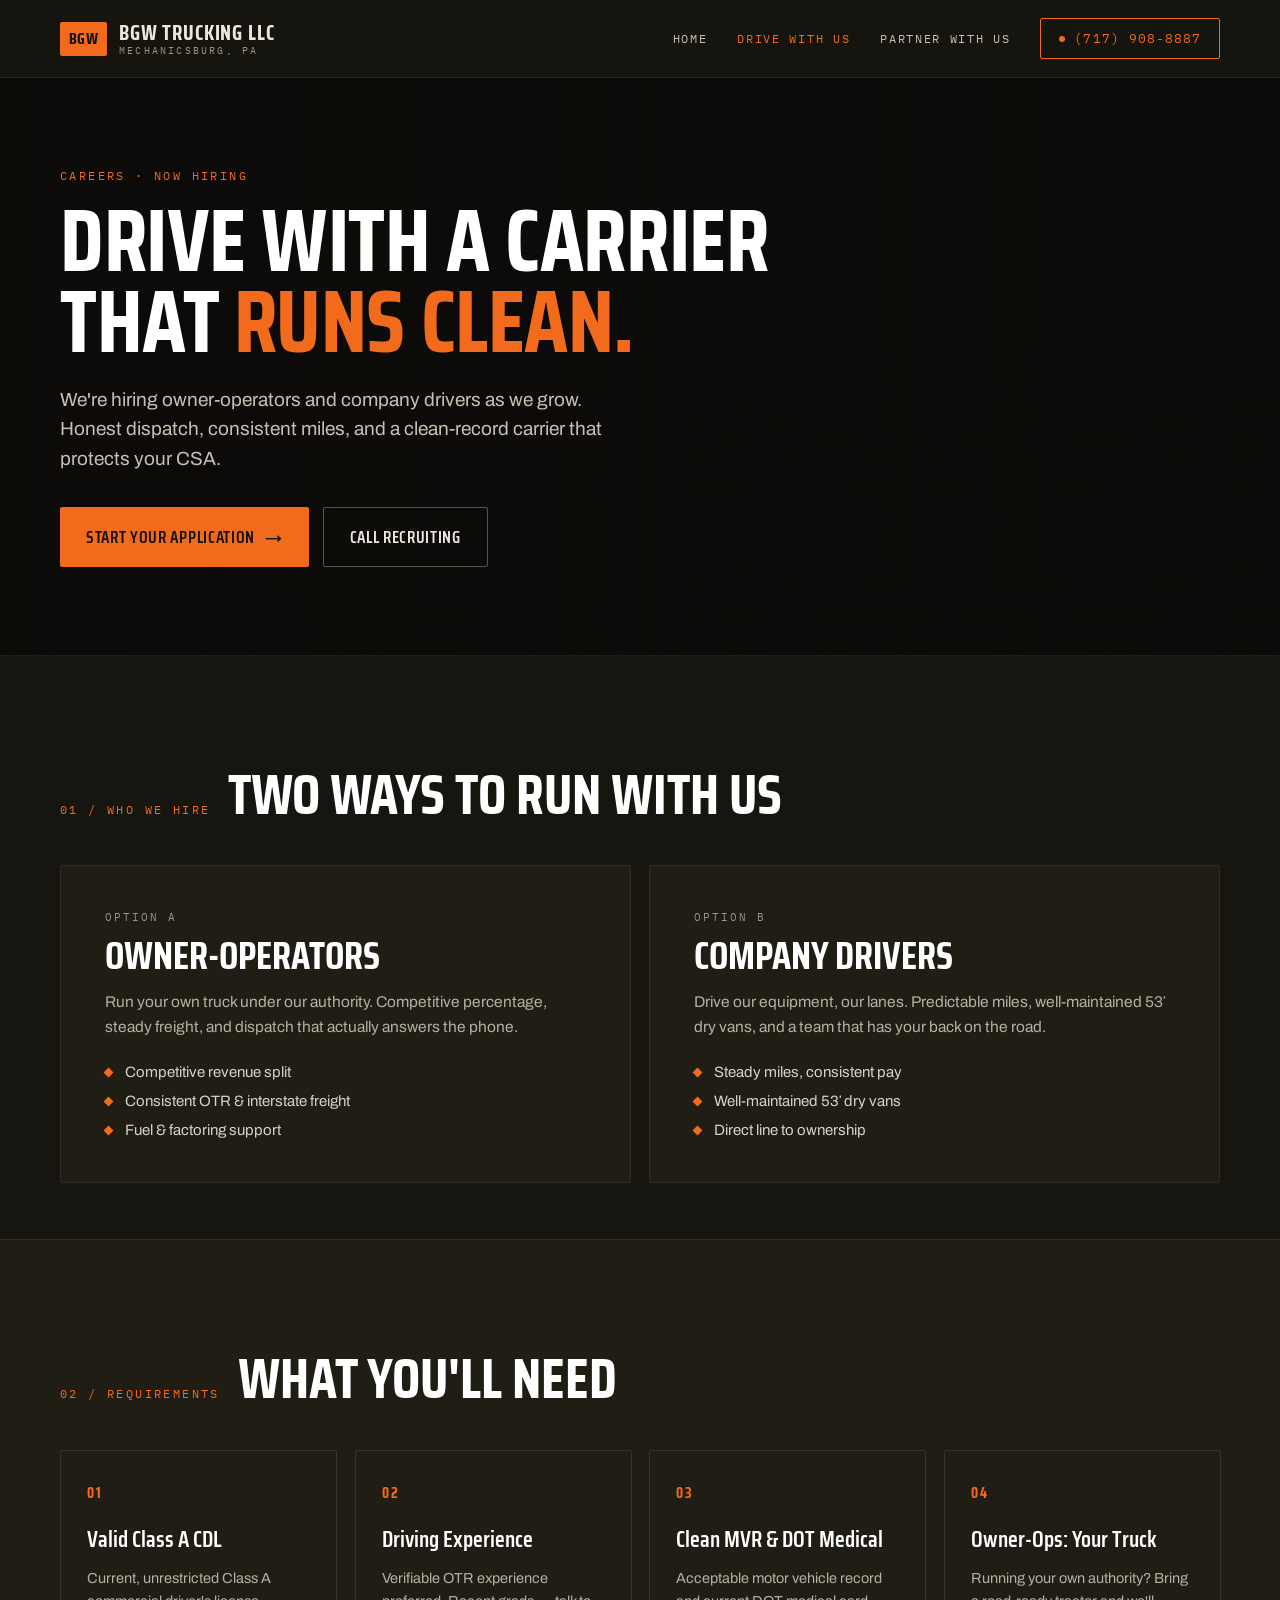
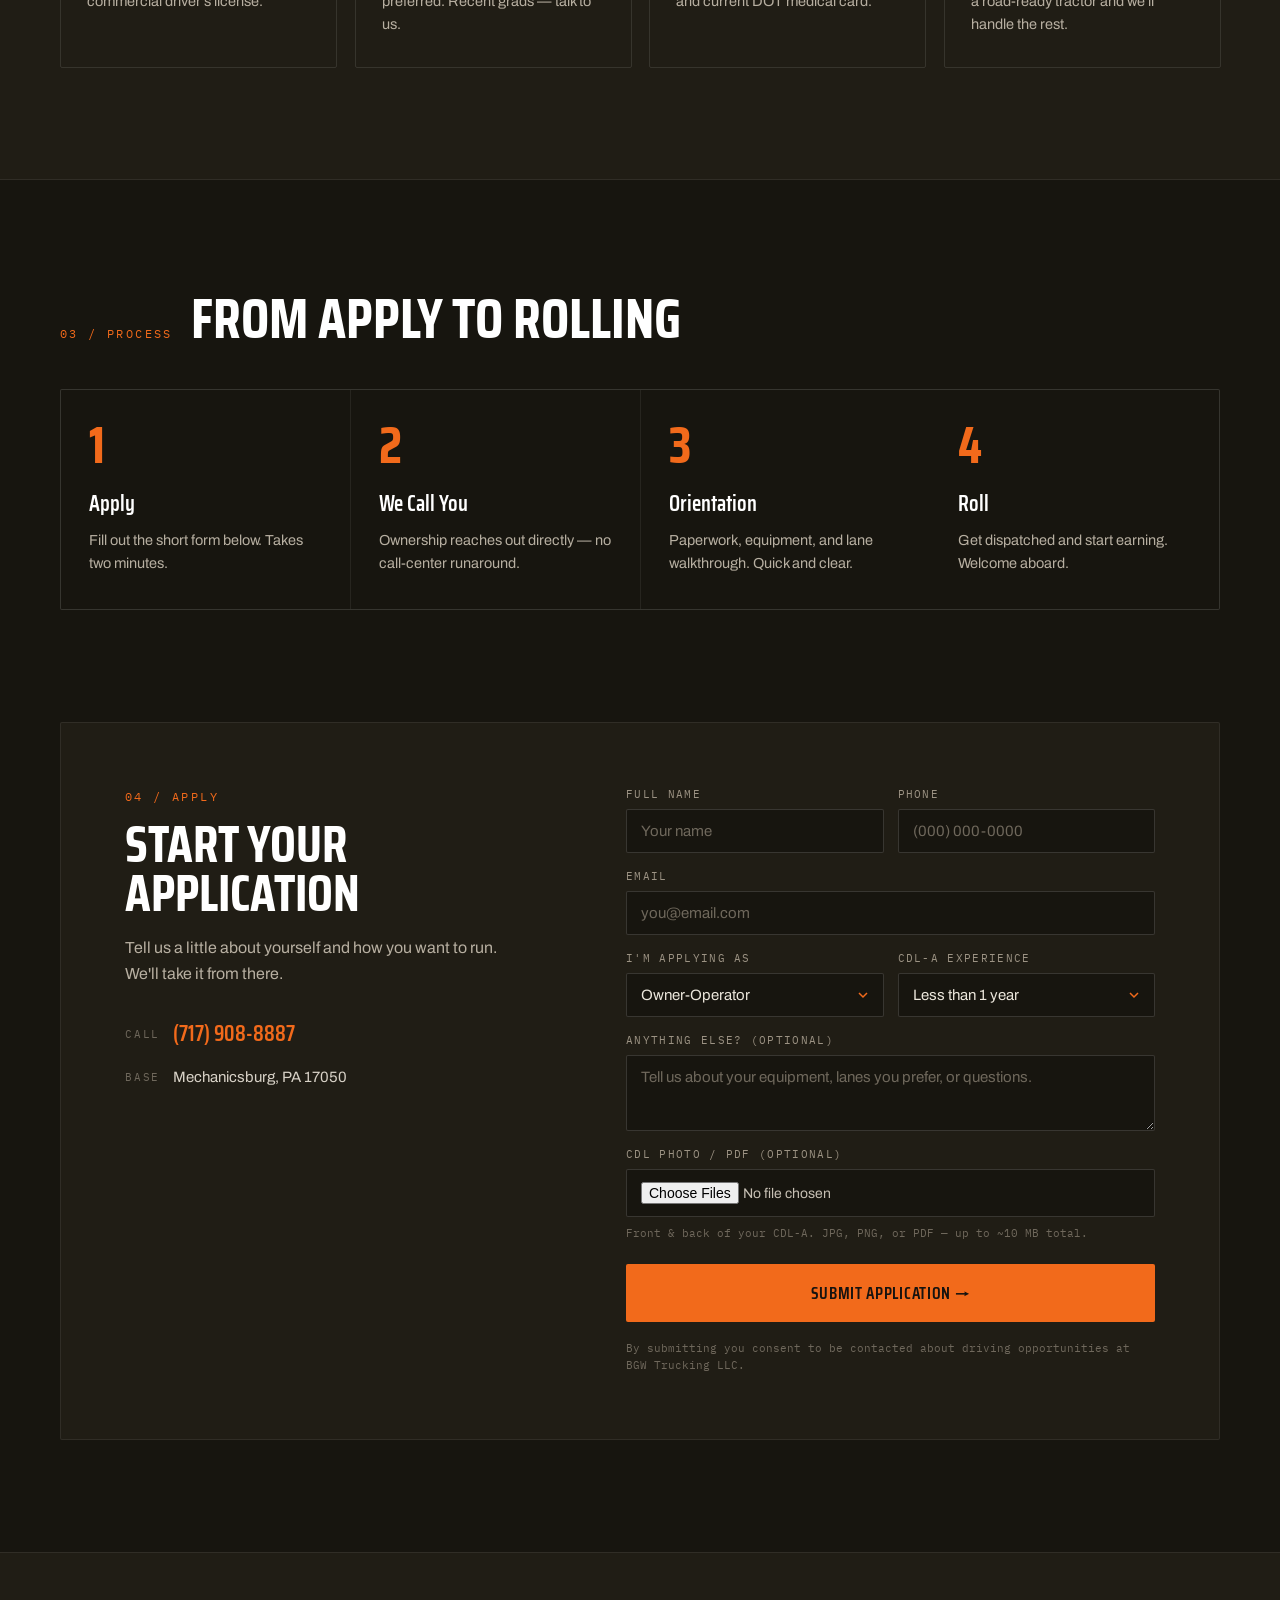
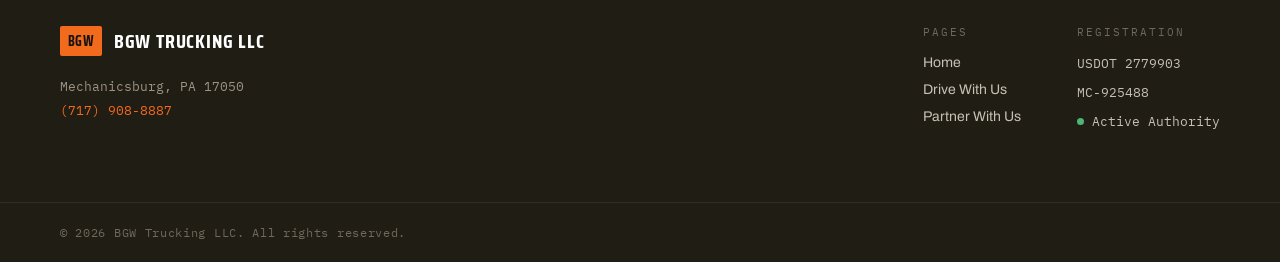
==== apply/index.html @ 612834aa "Clean URLs (/drivers, /shippers, /apply, /contact), drop street address - Move apply/contact/drivers" ====
<!DOCTYPE html>
<html lang="en">
<head>
  <meta charset="utf-8">
  <meta name="viewport" content="width=device-width, initial-scale=1">
  <link rel="icon" type="image/svg+xml" href="/favicon.svg">
  <link rel="stylesheet" href="/animations.css">
  <script>document.documentElement.classList.add('js');</script>
  <script src="/analytics.js"></script>
  <title>Drive With Us · BGW Trucking LLC · CDL-A Owner-Operators & Company Drivers</title>
  <meta name="description" content="Now hiring CDL-A owner-operators and company drivers at BGW Trucking LLC, Mechanicsburg PA. Honest dispatch, consistent miles, a clean-record carrier. Apply today.">
  <meta name="robots" content="index, follow">
  <meta name="theme-color" content="#17150F">
  <link rel="canonical" href="https://bgwtrucking.com/apply/">
  <!-- Open Graph (Facebook, LinkedIn, iMessage, etc.) -->
  <meta property="og:type" content="website">
  <meta property="og:site_name" content="BGW Trucking LLC">
  <meta property="og:locale" content="en_US">
  <meta property="og:url" content="https://bgwtrucking.com/apply/">
  <meta property="og:title" content="Drive With Us — CDL-A Jobs at BGW Trucking LLC">
  <meta property="og:description" content="Now hiring owner-operators and company drivers. Honest dispatch, consistent miles, a clean-record carrier that protects your CSA.">
  <meta property="og:image" content="https://bgwtrucking.com/og-image.jpg">
  <meta property="og:image:width" content="1200">
  <meta property="og:image:height" content="630">
  <meta property="og:image:alt" content="BGW Trucking semi truck on the highway">
  <!-- Twitter / X -->
  <meta name="twitter:card" content="summary_large_image">
  <meta name="twitter:title" content="Drive With Us — CDL-A Jobs at BGW Trucking LLC">
  <meta name="twitter:description" content="Now hiring owner-operators and company drivers. Honest dispatch, consistent miles, a clean-record carrier that protects your CSA.">
  <meta name="twitter:image" content="https://bgwtrucking.com/og-image.jpg">
  <script type="application/ld+json">
  {
    "@context": "https://schema.org",
    "@type": ["Organization", "LocalBusiness"],
    "name": "BGW Trucking LLC",
    "url": "https://bgwtrucking.com/",
    "logo": "https://bgwtrucking.com/favicon.svg",
    "image": "https://bgwtrucking.com/og-image.jpg",
    "telephone": "+1-717-908-8887",
    "address": {
      "@type": "PostalAddress",
      "addressLocality": "Mechanicsburg",
      "addressRegion": "PA",
      "postalCode": "17050",
      "addressCountry": "US"
    },
    "areaServed": "US",
    "description": "Active interstate property carrier based in Mechanicsburg, PA. USDOT 2779903, MC-925488.",
    "identifier": [
      { "@type": "PropertyValue", "name": "USDOT", "value": "2779903" },
      { "@type": "PropertyValue", "name": "MC", "value": "925488" }
    ]
  }
  </script>
  <link rel="preconnect" href="https://fonts.googleapis.com">
  <link rel="preconnect" href="https://fonts.gstatic.com" crossorigin>
  <link href="https://fonts.googleapis.com/css2?family=Saira+Condensed:wght@500;600;700&family=Archivo:wght@400;500;600&family=IBM+Plex+Mono:wght@400;500&display=swap" rel="stylesheet">
  <style>
    :root {
      --accent: #F26A1B;
      --bg: #17150F;
      --bg2: #201D15;
      --border: rgba(255,255,255,0.07);
      --maxw: 1240px;
    }
    *, *::before, *::after { box-sizing: border-box; }
    html { scroll-behavior: smooth; }
    body { margin: 0; background: var(--bg); -webkit-font-smoothing: antialiased; text-rendering: optimizeLegibility; }
    ::selection { background: var(--accent); color: #161310; }
    input::placeholder, textarea::placeholder { color: #6F685C; }
    input:focus, textarea:focus, select:focus { outline: none; border-color: var(--accent) !important; }
    select { -webkit-appearance: none; appearance: none; }

    /* Hover behaviours (ported from the design's style-hover attributes) */
    .nav-link { transition: color .15s ease; }
    .nav-link:hover { color: #FFFFFF; }
    .phone-btn { transition: background .15s ease, border-color .15s ease; }
    .phone-btn:hover { background: rgba(242,106,27,0.16); border-color: #FF8A47; }
    .btn-primary { transition: filter .15s ease; }
    .btn-primary:hover { filter: brightness(1.08); }
    .btn-ghost { transition: border-color .15s ease, background .15s ease; }
    .btn-ghost:hover { border-color: #FFFFFF; background: rgba(255,255,255,0.06); }
  </style>
</head>
<body>
<div style="min-height:100vh; background:var(--bg); color:#ECE7DC; font-family:'Archivo',sans-serif; overflow-x:hidden;">

  <!-- ===== NAV ===== -->
  <header style="position:sticky; top:0; z-index:50; background:color-mix(in srgb, var(--bg) 88%, transparent); backdrop-filter:blur(10px); border-bottom:1px solid var(--border);">
    <nav style="max-width:var(--maxw); margin:0 auto; padding:18px 40px; display:flex; align-items:center; justify-content:space-between; gap:24px; flex-wrap:wrap;">
      <a href="/" style="display:flex; align-items:center; gap:12px; text-decoration:none; color:inherit;">
        <span style="display:inline-flex; align-items:center; justify-content:center; height:34px; padding:0 9px; background:var(--accent); color:#161310; font-family:'Saira Condensed'; font-weight:700; font-size:16px; letter-spacing:0.02em; border-radius:2px;">BGW</span>
        <span style="display:flex; flex-direction:column; line-height:1;">
          <span style="font-family:'Saira Condensed'; font-weight:700; font-size:21px; letter-spacing:0.04em; white-space:nowrap;">BGW TRUCKING LLC</span>
          <span style="font-family:'IBM Plex Mono'; font-size:10px; letter-spacing:0.22em; color:#9C9384; margin-top:3px;">MECHANICSBURG, PA</span>
        </span>
      </a>
      <div style="display:flex; align-items:center; gap:30px; flex-wrap:wrap;">
        <a href="/" class="nav-link" style="font-family:'IBM Plex Mono'; font-size:12px; letter-spacing:0.14em; text-transform:uppercase; color:#C7C0B4; text-decoration:none;">Home</a>
        <a href="/drivers/" style="font-family:'IBM Plex Mono'; font-size:12px; letter-spacing:0.14em; text-transform:uppercase; color:var(--accent); text-decoration:none;">Drive With Us</a>
        <a href="/shippers/" class="nav-link" style="font-family:'IBM Plex Mono'; font-size:12px; letter-spacing:0.14em; text-transform:uppercase; color:#C7C0B4; text-decoration:none;">Partner With Us</a>
        <a href="tel:+17179088887" class="phone-btn" style="display:inline-flex; align-items:center; gap:9px; padding:11px 18px; border:1px solid var(--accent); color:var(--accent); font-family:'IBM Plex Mono'; font-size:13px; letter-spacing:0.08em; text-decoration:none; border-radius:2px;">
          <span style="width:6px; height:6px; background:currentColor; border-radius:50%;"></span>(717) 908-8887
        </a>
      </div>
    </nav>
  </header>

  <!-- ===== HERO ===== -->
  <section style="position:relative; min-height:clamp(480px,64vh,640px); display:flex; align-items:center; border-bottom:1px solid var(--border); background:linear-gradient(90deg, rgba(12,11,9,0.95) 0%, rgba(12,11,9,0.80) 42%, rgba(12,11,9,0.35) 74%, rgba(12,11,9,0.60) 100%), linear-gradient(0deg, rgba(12,11,9,0.85) 0%, rgba(12,11,9,0) 55%), #0C0B09 url('https://images.pexels.com/photos/2480807/pexels-photo-2480807.jpeg?auto=compress&amp;cs=tinysrgb&amp;w=2400') center 50% / cover no-repeat;">
    <div style="max-width:var(--maxw); margin:0 auto; padding:clamp(48px,7vw,88px) 40px; width:100%;">
      <div style="max-width:720px;">
        <span style="font-family:'IBM Plex Mono'; font-size:12px; letter-spacing:0.2em; color:var(--accent);">CAREERS · NOW HIRING</span>
        <h1 style="font-family:'Saira Condensed'; font-weight:700; text-transform:uppercase; font-size:clamp(44px,7vw,88px); line-height:0.92; letter-spacing:-0.005em; margin:18px 0 22px; color:#FFFFFF;">Drive with a carrier that <span style="color:var(--accent);">runs clean.</span></h1>
        <p style="font-size:clamp(16px,1.6vw,19px); line-height:1.55; color:#C7C0B4; max-width:560px; margin:0 0 34px;">We're hiring owner-operators and company drivers as we grow. Honest dispatch, consistent miles, and a clean-record carrier that protects your CSA.</p>
        <div style="display:flex; gap:14px; flex-wrap:wrap;">
          <a href="#apply" class="btn-primary" style="display:inline-flex; align-items:center; gap:10px; padding:16px 26px; background:var(--accent); color:#161310; font-family:'Saira Condensed'; font-weight:600; font-size:17px; letter-spacing:0.04em; text-transform:uppercase; text-decoration:none; border-radius:2px;">Start your application <span style="font-family:'Archivo';">→</span></a>
          <a href="tel:+17179088887" class="btn-ghost" style="display:inline-flex; align-items:center; gap:10px; padding:16px 26px; background:transparent; color:#ECE7DC; border:1px solid rgba(255,255,255,0.30); font-family:'Saira Condensed'; font-weight:600; font-size:17px; letter-spacing:0.04em; text-transform:uppercase; text-decoration:none; border-radius:2px;">Call recruiting</a>
        </div>
      </div>
    </div>
  </section>

  <!-- ===== TWO PATHS ===== -->
  <section style="max-width:var(--maxw); margin:0 auto; padding:clamp(64px,9vw,112px) 40px clamp(40px,5vw,56px);">
    <div style="display:flex; align-items:baseline; gap:18px; flex-wrap:wrap; margin-bottom:44px;">
      <span style="font-family:'IBM Plex Mono'; font-size:12px; letter-spacing:0.2em; color:var(--accent);">01 / WHO WE HIRE</span>
      <h2 style="font-family:'Saira Condensed'; font-weight:700; text-transform:uppercase; font-size:clamp(32px,4.4vw,56px); line-height:0.95; margin:0; color:#FFFFFF;">Two ways to run with us</h2>
    </div>
    <div style="display:grid; grid-template-columns:repeat(auto-fit,minmax(300px,1fr)); gap:18px;">
      <div style="background:var(--bg2); border:1px solid var(--border); border-radius:2px; padding:clamp(32px,3.5vw,44px); display:flex; flex-direction:column;">
        <span style="font-family:'IBM Plex Mono'; font-size:11px; letter-spacing:0.18em; color:#9C9384;">OPTION A</span>
        <h3 style="font-family:'Saira Condensed'; font-weight:700; text-transform:uppercase; font-size:clamp(28px,3vw,40px); line-height:0.95; margin:14px 0 16px; color:#FFFFFF;">Owner-Operators</h3>
        <p style="font-size:15.5px; line-height:1.6; color:#B7AFA1; margin:0 0 24px;">Run your own truck under our authority. Competitive percentage, steady freight, and dispatch that actually answers the phone.</p>
        <div style="display:flex; flex-direction:column; gap:13px; margin-top:auto;">
          <div style="display:flex; align-items:center; gap:13px;"><span style="width:7px; height:7px; background:var(--accent); transform:rotate(45deg); flex:none;"></span><span style="font-size:15px; color:#D8D2C7;">Competitive revenue split</span></div>
          <div style="display:flex; align-items:center; gap:13px;"><span style="width:7px; height:7px; background:var(--accent); transform:rotate(45deg); flex:none;"></span><span style="font-size:15px; color:#D8D2C7;">Consistent OTR &amp; interstate freight</span></div>
          <div style="display:flex; align-items:center; gap:13px;"><span style="width:7px; height:7px; background:var(--accent); transform:rotate(45deg); flex:none;"></span><span style="font-size:15px; color:#D8D2C7;">Fuel &amp; factoring support</span></div>
        </div>
      </div>
      <div style="background:var(--bg2); border:1px solid var(--border); border-radius:2px; padding:clamp(32px,3.5vw,44px); display:flex; flex-direction:column;">
        <span style="font-family:'IBM Plex Mono'; font-size:11px; letter-spacing:0.18em; color:#9C9384;">OPTION B</span>
        <h3 style="font-family:'Saira Condensed'; font-weight:700; text-transform:uppercase; font-size:clamp(28px,3vw,40px); line-height:0.95; margin:14px 0 16px; color:#FFFFFF;">Company Drivers</h3>
        <p style="font-size:15.5px; line-height:1.6; color:#B7AFA1; margin:0 0 24px;">Drive our equipment, our lanes. Predictable miles, well-maintained 53′ dry vans, and a team that has your back on the road.</p>
        <div style="display:flex; flex-direction:column; gap:13px; margin-top:auto;">
          <div style="display:flex; align-items:center; gap:13px;"><span style="width:7px; height:7px; background:var(--accent); transform:rotate(45deg); flex:none;"></span><span style="font-size:15px; color:#D8D2C7;">Steady miles, consistent pay</span></div>
          <div style="display:flex; align-items:center; gap:13px;"><span style="width:7px; height:7px; background:var(--accent); transform:rotate(45deg); flex:none;"></span><span style="font-size:15px; color:#D8D2C7;">Well-maintained 53′ dry vans</span></div>
          <div style="display:flex; align-items:center; gap:13px;"><span style="width:7px; height:7px; background:var(--accent); transform:rotate(45deg); flex:none;"></span><span style="font-size:15px; color:#D8D2C7;">Direct line to ownership</span></div>
        </div>
      </div>
    </div>
  </section>

  <!-- ===== REQUIREMENTS ===== -->
  <section style="background:var(--bg2); border-top:1px solid var(--border); border-bottom:1px solid var(--border);">
    <div style="max-width:var(--maxw); margin:0 auto; padding:clamp(64px,9vw,112px) 40px;">
      <div style="display:flex; align-items:baseline; gap:18px; flex-wrap:wrap; margin-bottom:44px;">
        <span style="font-family:'IBM Plex Mono'; font-size:12px; letter-spacing:0.2em; color:var(--accent);">02 / REQUIREMENTS</span>
        <h2 style="font-family:'Saira Condensed'; font-weight:700; text-transform:uppercase; font-size:clamp(32px,4.4vw,56px); line-height:0.95; margin:0; color:#FFFFFF;">What you'll need</h2>
      </div>
      <div style="display:grid; grid-template-columns:repeat(auto-fit,minmax(220px,1fr)); gap:18px;">
        <div style="border:1px solid rgba(255,255,255,0.1); border-radius:2px; padding:30px 26px;"><div style="font-family:'Saira Condensed'; font-weight:700; font-size:15px; color:var(--accent); letter-spacing:0.12em; margin-bottom:16px;">01</div><h3 style="font-family:'Saira Condensed'; font-weight:600; font-size:23px; margin:0 0 10px; color:#FFFFFF;">Valid Class A CDL</h3><p style="font-size:14.5px; line-height:1.6; color:#B7AFA1; margin:0;">Current, unrestricted Class A commercial driver's license.</p></div>
        <div style="border:1px solid rgba(255,255,255,0.1); border-radius:2px; padding:30px 26px;"><div style="font-family:'Saira Condensed'; font-weight:700; font-size:15px; color:var(--accent); letter-spacing:0.12em; margin-bottom:16px;">02</div><h3 style="font-family:'Saira Condensed'; font-weight:600; font-size:23px; margin:0 0 10px; color:#FFFFFF;">Driving Experience</h3><p style="font-size:14.5px; line-height:1.6; color:#B7AFA1; margin:0;">Verifiable OTR experience preferred. Recent grads — talk to us.</p></div>
        <div style="border:1px solid rgba(255,255,255,0.1); border-radius:2px; padding:30px 26px;"><div style="font-family:'Saira Condensed'; font-weight:700; font-size:15px; color:var(--accent); letter-spacing:0.12em; margin-bottom:16px;">03</div><h3 style="font-family:'Saira Condensed'; font-weight:600; font-size:23px; margin:0 0 10px; color:#FFFFFF;">Clean MVR &amp; DOT Medical</h3><p style="font-size:14.5px; line-height:1.6; color:#B7AFA1; margin:0;">Acceptable motor vehicle record and current DOT medical card.</p></div>
        <div style="border:1px solid rgba(255,255,255,0.1); border-radius:2px; padding:30px 26px;"><div style="font-family:'Saira Condensed'; font-weight:700; font-size:15px; color:var(--accent); letter-spacing:0.12em; margin-bottom:16px;">04</div><h3 style="font-family:'Saira Condensed'; font-weight:600; font-size:23px; margin:0 0 10px; color:#FFFFFF;">Owner-Ops: Your Truck</h3><p style="font-size:14.5px; line-height:1.6; color:#B7AFA1; margin:0;">Running your own authority? Bring a road-ready tractor and we'll handle the rest.</p></div>
      </div>
    </div>
  </section>

  <!-- ===== HOW IT WORKS ===== -->
  <section style="max-width:var(--maxw); margin:0 auto; padding:clamp(64px,9vw,112px) 40px clamp(40px,5vw,56px);">
    <div style="display:flex; align-items:baseline; gap:18px; flex-wrap:wrap; margin-bottom:44px;">
      <span style="font-family:'IBM Plex Mono'; font-size:12px; letter-spacing:0.2em; color:var(--accent);">03 / PROCESS</span>
      <h2 style="font-family:'Saira Condensed'; font-weight:700; text-transform:uppercase; font-size:clamp(32px,4.4vw,56px); line-height:0.95; margin:0; color:#FFFFFF;">From apply to rolling</h2>
    </div>
    <div style="display:grid; grid-template-columns:repeat(auto-fit,minmax(220px,1fr)); gap:1px; background:var(--border); border:1px solid var(--border); border-radius:2px; overflow:hidden;">
      <div style="background:var(--bg); padding:34px 28px;"><div style="font-family:'Saira Condensed'; font-weight:700; font-size:clamp(40px,4vw,52px); line-height:0.85; color:var(--accent);">1</div><h3 style="font-family:'Saira Condensed'; font-weight:600; font-size:22px; margin:18px 0 8px; color:#FFFFFF;">Apply</h3><p style="font-size:14.5px; line-height:1.6; color:#B7AFA1; margin:0;">Fill out the short form below. Takes two minutes.</p></div>
      <div style="background:var(--bg); padding:34px 28px;"><div style="font-family:'Saira Condensed'; font-weight:700; font-size:clamp(40px,4vw,52px); line-height:0.85; color:var(--accent);">2</div><h3 style="font-family:'Saira Condensed'; font-weight:600; font-size:22px; margin:18px 0 8px; color:#FFFFFF;">We Call You</h3><p style="font-size:14.5px; line-height:1.6; color:#B7AFA1; margin:0;">Ownership reaches out directly — no call-center runaround.</p></div>
      <div style="background:var(--bg); padding:34px 28px;"><div style="font-family:'Saira Condensed'; font-weight:700; font-size:clamp(40px,4vw,52px); line-height:0.85; color:var(--accent);">3</div><h3 style="font-family:'Saira Condensed'; font-weight:600; font-size:22px; margin:18px 0 8px; color:#FFFFFF;">Orientation</h3><p style="font-size:14.5px; line-height:1.6; color:#B7AFA1; margin:0;">Paperwork, equipment, and lane walkthrough. Quick and clear.</p></div>
      <div style="background:var(--bg); padding:34px 28px;"><div style="font-family:'Saira Condensed'; font-weight:700; font-size:clamp(40px,4vw,52px); line-height:0.85; color:var(--accent);">4</div><h3 style="font-family:'Saira Condensed'; font-weight:600; font-size:22px; margin:18px 0 8px; color:#FFFFFF;">Roll</h3><p style="font-size:14.5px; line-height:1.6; color:#B7AFA1; margin:0;">Get dispatched and start earning. Welcome aboard.</p></div>
    </div>
  </section>

  <!-- ===== APPLICATION FORM ===== -->
  <section id="apply" style="max-width:var(--maxw); margin:0 auto; padding:clamp(40px,5vw,56px) 40px clamp(72px,9vw,112px);">
    <div style="background:var(--bg2); border:1px solid var(--border); border-radius:2px; padding:clamp(36px,5vw,64px); display:flex; gap:clamp(36px,6vw,72px); flex-wrap:wrap;">
      <div style="flex:1 1 280px; min-width:260px;">
        <span style="font-family:'IBM Plex Mono'; font-size:12px; letter-spacing:0.2em; color:var(--accent);">04 / APPLY</span>
        <h2 style="font-family:'Saira Condensed'; font-weight:700; text-transform:uppercase; font-size:clamp(30px,4vw,52px); line-height:0.95; margin:16px 0 18px; color:#FFFFFF;">Start your application</h2>
        <p style="font-size:16px; line-height:1.6; color:#B7AFA1; max-width:380px; margin:0 0 30px;">Tell us a little about yourself and how you want to run. We'll take it from there.</p>
        <div style="display:flex; flex-direction:column; gap:18px;">
          <div style="display:flex; align-items:center; gap:13px;"><span style="font-family:'IBM Plex Mono'; font-size:11px; letter-spacing:0.16em; color:#6F685C;">CALL</span><a href="tel:+17179088887" style="font-family:'Saira Condensed'; font-weight:600; font-size:22px; color:var(--accent); text-decoration:none;">(717) 908-8887</a></div>
          <div style="display:flex; align-items:center; gap:13px;"><span style="font-family:'IBM Plex Mono'; font-size:11px; letter-spacing:0.16em; color:#6F685C;">BASE</span><span style="font-size:15px; color:#D8D2C7;">Mechanicsburg, PA 17050</span></div>
        </div>
      </div>
      <div style="flex:1 1 380px; min-width:300px;">
        <!-- Success message (hidden until submit) -->
        <div id="apply-success" style="display:none; border:1px solid var(--accent); background:rgba(242,106,27,0.08); border-radius:2px; padding:28px; gap:16px; align-items:flex-start;">
          <span style="font-family:'Saira Condensed'; font-weight:700; font-size:30px; color:var(--accent); line-height:1;">✓</span>
          <div><h3 style="font-family:'Saira Condensed'; font-weight:600; font-size:24px; margin:0 0 8px; color:#FFFFFF;">Application received</h3><p style="font-size:15px; line-height:1.6; color:#C7C0B4; margin:0;">Thanks — ownership will reach out shortly. For anything urgent, call (717) 908-8887.</p></div>
        </div>
        <form id="apply-form" action="https://formsubmit.co/ac65b70526646fd401068b903a758ac7" method="POST" enctype="multipart/form-data" style="display:flex; flex-direction:column; gap:16px;">
          <input type="hidden" name="_subject" value="New driver application — BGW Trucking">
          <input type="hidden" name="_template" value="table">
          <input type="hidden" name="_captcha" value="false">
          <input type="hidden" name="_next" value="https://bgwtrucking.com/apply/?sent=1">
          <input type="text" name="_honey" tabindex="-1" autocomplete="off" aria-hidden="true" style="position:absolute; left:-9999px; width:1px; height:1px; opacity:0;">
          <div style="display:flex; gap:14px; flex-wrap:wrap;">
            <label style="flex:1 1 160px; display:flex; flex-direction:column; gap:8px;"><span style="font-family:'IBM Plex Mono'; font-size:11px; letter-spacing:0.12em; color:#9C9384;">FULL NAME</span><input type="text" name="name" required placeholder="Your name" style="background:var(--bg); border:1px solid rgba(255,255,255,0.14); border-radius:2px; padding:13px 14px; color:#ECE7DC; font-family:'Archivo'; font-size:15px;"></label>
            <label style="flex:1 1 160px; display:flex; flex-direction:column; gap:8px;"><span style="font-family:'IBM Plex Mono'; font-size:11px; letter-spacing:0.12em; color:#9C9384;">PHONE</span><input type="tel" name="phone" required placeholder="(000) 000-0000" style="background:var(--bg); border:1px solid rgba(255,255,255,0.14); border-radius:2px; padding:13px 14px; color:#ECE7DC; font-family:'Archivo'; font-size:15px;"></label>
          </div>
          <label style="display:flex; flex-direction:column; gap:8px;"><span style="font-family:'IBM Plex Mono'; font-size:11px; letter-spacing:0.12em; color:#9C9384;">EMAIL</span><input type="email" name="email" required placeholder="you@email.com" style="background:var(--bg); border:1px solid rgba(255,255,255,0.14); border-radius:2px; padding:13px 14px; color:#ECE7DC; font-family:'Archivo'; font-size:15px;"></label>
          <div style="display:flex; gap:14px; flex-wrap:wrap;">
            <label style="flex:1 1 160px; display:flex; flex-direction:column; gap:8px;"><span style="font-family:'IBM Plex Mono'; font-size:11px; letter-spacing:0.12em; color:#9C9384;">I'M APPLYING AS</span>
              <select name="role" style="background:var(--bg); border:1px solid rgba(255,255,255,0.14); border-radius:2px; padding:13px 14px; color:#ECE7DC; font-family:'Archivo'; font-size:15px; background-image:url('data:image/svg+xml;utf8,<svg xmlns=%22http://www.w3.org/2000/svg%22 width=%2212%22 height=%2212%22 viewBox=%220 0 12 12%22><path d=%22M2 4l4 4 4-4%22 stroke=%22%23F26A1B%22 stroke-width=%221.5%22 fill=%22none%22/></svg>'); background-repeat:no-repeat; background-position:right 14px center;">
                <option>Owner-Operator</option>
                <option>Company Driver</option>
                <option>Not sure yet</option>
              </select>
            </label>
            <label style="flex:1 1 160px; display:flex; flex-direction:column; gap:8px;"><span style="font-family:'IBM Plex Mono'; font-size:11px; letter-spacing:0.12em; color:#9C9384;">CDL-A EXPERIENCE</span>
              <select name="experience" style="background:var(--bg); border:1px solid rgba(255,255,255,0.14); border-radius:2px; padding:13px 14px; color:#ECE7DC; font-family:'Archivo'; font-size:15px; background-image:url('data:image/svg+xml;utf8,<svg xmlns=%22http://www.w3.org/2000/svg%22 width=%2212%22 height=%2212%22 viewBox=%220 0 12 12%22><path d=%22M2 4l4 4 4-4%22 stroke=%22%23F26A1B%22 stroke-width=%221.5%22 fill=%22none%22/></svg>'); background-repeat:no-repeat; background-position:right 14px center;">
                <option>Less than 1 year</option>
                <option>1–3 years</option>
                <option>3–5 years</option>
                <option>5+ years</option>
              </select>
            </label>
          </div>
          <label style="display:flex; flex-direction:column; gap:8px;"><span style="font-family:'IBM Plex Mono'; font-size:11px; letter-spacing:0.12em; color:#9C9384;">ANYTHING ELSE? (OPTIONAL)</span><textarea name="notes" rows="3" placeholder="Tell us about your equipment, lanes you prefer, or questions." style="background:var(--bg); border:1px solid rgba(255,255,255,0.14); border-radius:2px; padding:13px 14px; color:#ECE7DC; font-family:'Archivo'; font-size:15px; resize:vertical;"></textarea></label>
          <label style="display:flex; flex-direction:column; gap:8px;"><span style="font-family:'IBM Plex Mono'; font-size:11px; letter-spacing:0.12em; color:#9C9384;">CDL PHOTO / PDF (OPTIONAL)</span><input type="file" name="CDL" accept="image/*,.pdf" multiple style="background:var(--bg); border:1px solid rgba(255,255,255,0.14); border-radius:2px; padding:12px 14px; color:#C7C0B4; font-family:'Archivo'; font-size:14px; cursor:pointer;"><span style="font-family:'IBM Plex Mono'; font-size:10.5px; line-height:1.6; color:#6F685C;">Front &amp; back of your CDL-A. JPG, PNG, or PDF — up to ~10 MB total.</span></label>
          <button type="submit" class="btn-primary" style="margin-top:6px; padding:16px 26px; background:var(--accent); color:#161310; border:none; font-family:'Saira Condensed'; font-weight:600; font-size:17px; letter-spacing:0.04em; text-transform:uppercase; border-radius:2px; cursor:pointer;">Submit application →</button>
          <p style="font-family:'IBM Plex Mono'; font-size:11px; line-height:1.6; color:#6F685C; margin:2px 0 0;">By submitting you consent to be contacted about driving opportunities at BGW Trucking LLC.</p>
        </form>
      </div>
    </div>
  </section>

  <!-- ===== FOOTER ===== -->
  <footer style="border-top:1px solid var(--border); background:var(--bg2);">
    <div style="max-width:var(--maxw); margin:0 auto; padding:clamp(48px,6vw,72px) 40px; display:flex; gap:48px; flex-wrap:wrap; justify-content:space-between;">
      <div style="flex:1 1 280px; min-width:240px;">
        <div style="display:flex; align-items:center; gap:12px; margin-bottom:18px;">
          <span style="display:inline-flex; align-items:center; justify-content:center; height:30px; padding:0 8px; background:var(--accent); color:#161310; font-family:'Saira Condensed'; font-weight:700; font-size:14px; letter-spacing:0.02em; border-radius:2px;">BGW</span>
          <span style="font-family:'Saira Condensed'; font-weight:700; font-size:20px; letter-spacing:0.04em; color:#FFFFFF;">BGW TRUCKING LLC</span>
        </div>
        <p style="font-family:'IBM Plex Mono'; font-size:12.5px; line-height:1.9; color:#9C9384; margin:0;">Mechanicsburg, PA 17050<br><a href="tel:+17179088887" style="color:var(--accent); text-decoration:none;">(717) 908-8887</a></p>
      </div>
      <div style="flex:0 1 auto; display:flex; gap:56px; flex-wrap:wrap;">
        <div>
          <div style="font-family:'IBM Plex Mono'; font-size:11px; letter-spacing:0.18em; color:#6F685C; margin-bottom:16px;">PAGES</div>
          <div style="display:flex; flex-direction:column; gap:12px;">
            <a href="/" class="nav-link" style="font-size:14px; color:#C7C0B4; text-decoration:none;">Home</a>
            <a href="/drivers/" class="nav-link" style="font-size:14px; color:#C7C0B4; text-decoration:none;">Drive With Us</a>
            <a href="/shippers/" class="nav-link" style="font-size:14px; color:#C7C0B4; text-decoration:none;">Partner With Us</a>
          </div>
        </div>
        <div>
          <div style="font-family:'IBM Plex Mono'; font-size:11px; letter-spacing:0.18em; color:#6F685C; margin-bottom:16px;">REGISTRATION</div>
          <div style="display:flex; flex-direction:column; gap:12px; font-family:'IBM Plex Mono'; font-size:13px; color:#C7C0B4;">
            <span>USDOT 2779903</span>
            <span>MC-925488</span>
            <span style="display:inline-flex; align-items:center; gap:8px;"><span style="width:7px; height:7px; border-radius:50%; background:#4FB477;"></span>Active Authority</span>
          </div>
        </div>
      </div>
    </div>
    <div style="border-top:1px solid var(--border);">
      <div style="max-width:var(--maxw); margin:0 auto; padding:22px 40px; display:flex; gap:16px; flex-wrap:wrap; justify-content:space-between; font-family:'IBM Plex Mono'; font-size:11.5px; letter-spacing:0.06em; color:#6F685C;">
        <span>© <span id="year"></span> BGW Trucking LLC. All rights reserved.</span>
      </div>
    </div>
  </footer>

</div>
<script>
  document.getElementById('year').textContent = new Date().getFullYear();
  (function () {
    var form = document.getElementById('apply-form');
    var success = document.getElementById('apply-success');
    var endpoint = 'https://formsubmit.co/ac65b70526646fd401068b903a758ac7';

    function showSuccess() {
      if (form) form.style.display = 'none';
      if (success) success.style.display = 'flex';
      if (window.gtag) gtag('event', 'generate_lead', { form: 'driver_application' });
    }

    // No-JS fallback: the native submit redirects back here with ?sent=1.
    // The page loads at the top in that case, so scroll the message into view.
    if (/[?&]sent=1(&|$)/.test(location.search)) {
      showSuccess();
      if (success) success.scrollIntoView({ behavior: 'smooth', block: 'center' });
      history.replaceState(null, '', location.pathname + '#apply');
    }

    if (!form) return;

    // Enhanced path: upload the form (including the CDL file) in the background
    // with a no-cors POST, so the visitor stays on this page and sees the inline
    // success state instead of being bounced to FormSubmit's page.
    form.addEventListener('submit', function (e) {
      e.preventDefault();
      if (!form.reportValidity()) return;
      var btn = form.querySelector('button[type="submit"]');
      if (btn) { btn.textContent = 'Sending…'; btn.style.opacity = '0.7'; btn.style.pointerEvents = 'none'; }
      fetch(endpoint, { method: 'POST', body: new FormData(form), mode: 'no-cors' })
        .then(showSuccess)
        .catch(function () {
          if (btn) { btn.textContent = 'Submit application →'; btn.style.opacity = ''; btn.style.pointerEvents = ''; }
          alert('Something went wrong sending your application. Please call (717) 908-8887.');
        });
    });
  })();
</script>
<script src="/animations.js"></script>
</body>
</html>
---- animations.css ----
/* BGW Trucking — motion layer.
   Progressive enhancement: everything below is gated on the `.js` class
   (added synchronously in <head>) and on prefers-reduced-motion, so the
   site stays fully visible and static when JS or motion is unavailable. */

/* Sticky nav gains a soft shadow once the page is scrolled */
header { transition: box-shadow .3s ease, background .3s ease; }
header.scrolled { box-shadow: 0 12px 30px -14px rgba(0,0,0,0.75); }

@media (prefers-reduced-motion: no-preference) {

  /* ---- Scroll reveal (applied to content blocks by animations.js) ---- */
  .js .reveal {
    opacity: 0;
    transform: translateY(26px);
    transition: opacity .7s cubic-bezier(.16,.84,.44,1),
                transform .7s cubic-bezier(.16,.84,.44,1);
    will-change: opacity, transform;
  }
  .js .reveal.is-visible { opacity: 1; transform: none; }

  /* ---- Hero entrance (CSS-only so there is no first-paint flash) ---- */
  .js body > div > section:first-of-type > div > div > * {
    opacity: 0;
    animation: bgwHeroIn .85s cubic-bezier(.16,.84,.44,1) forwards;
  }
  .js body > div > section:first-of-type > div > div > *:nth-child(1) { animation-delay: .10s; }
  .js body > div > section:first-of-type > div > div > *:nth-child(2) { animation-delay: .22s; }
  .js body > div > section:first-of-type > div > div > *:nth-child(3) { animation-delay: .34s; }
  .js body > div > section:first-of-type > div > div > *:nth-child(4) { animation-delay: .46s; }
  @keyframes bgwHeroIn {
    from { opacity: 0; transform: translateY(22px); }
    to   { opacity: 1; transform: none; }
  }

  /* ---- Card hover lift (applied to bordered cards by animations.js) ---- */
  .lift { transition: transform .25s ease, border-color .25s ease, box-shadow .25s ease; }
  .lift:hover {
    transform: translateY(-5px);
    border-color: rgba(242,106,27,0.55) !important;
    box-shadow: 0 18px 44px -16px rgba(0,0,0,0.65);
  }

  /* ---- Arrow nudge on primary/ghost buttons ---- */
  .btn-primary span, .btn-ghost span { transition: transform .2s ease; }
  .btn-primary:hover span, .btn-ghost:hover span { transform: translateX(5px); }

  /* ---- Phone CTA pulse — gentle "call us" cue on the nav phone button ---- */
  .phone-btn { animation: bgwCallPulse 2.4s ease-in-out infinite; }
  .phone-btn:hover { animation: none; } /* settle once the user engages */
  @keyframes bgwCallPulse {
    0%   { box-shadow: 0 0 0 0 rgba(242,106,27,0.40); }
    70%  { box-shadow: 0 0 0 7px rgba(242,106,27,0); }
    100% { box-shadow: 0 0 0 0 rgba(242,106,27,0); }
  }
  .phone-btn > span { animation: bgwCallDot 2.4s ease-in-out infinite; }
  @keyframes bgwCallDot { 0%, 100% { opacity: 1; } 50% { opacity: .4; } }
}
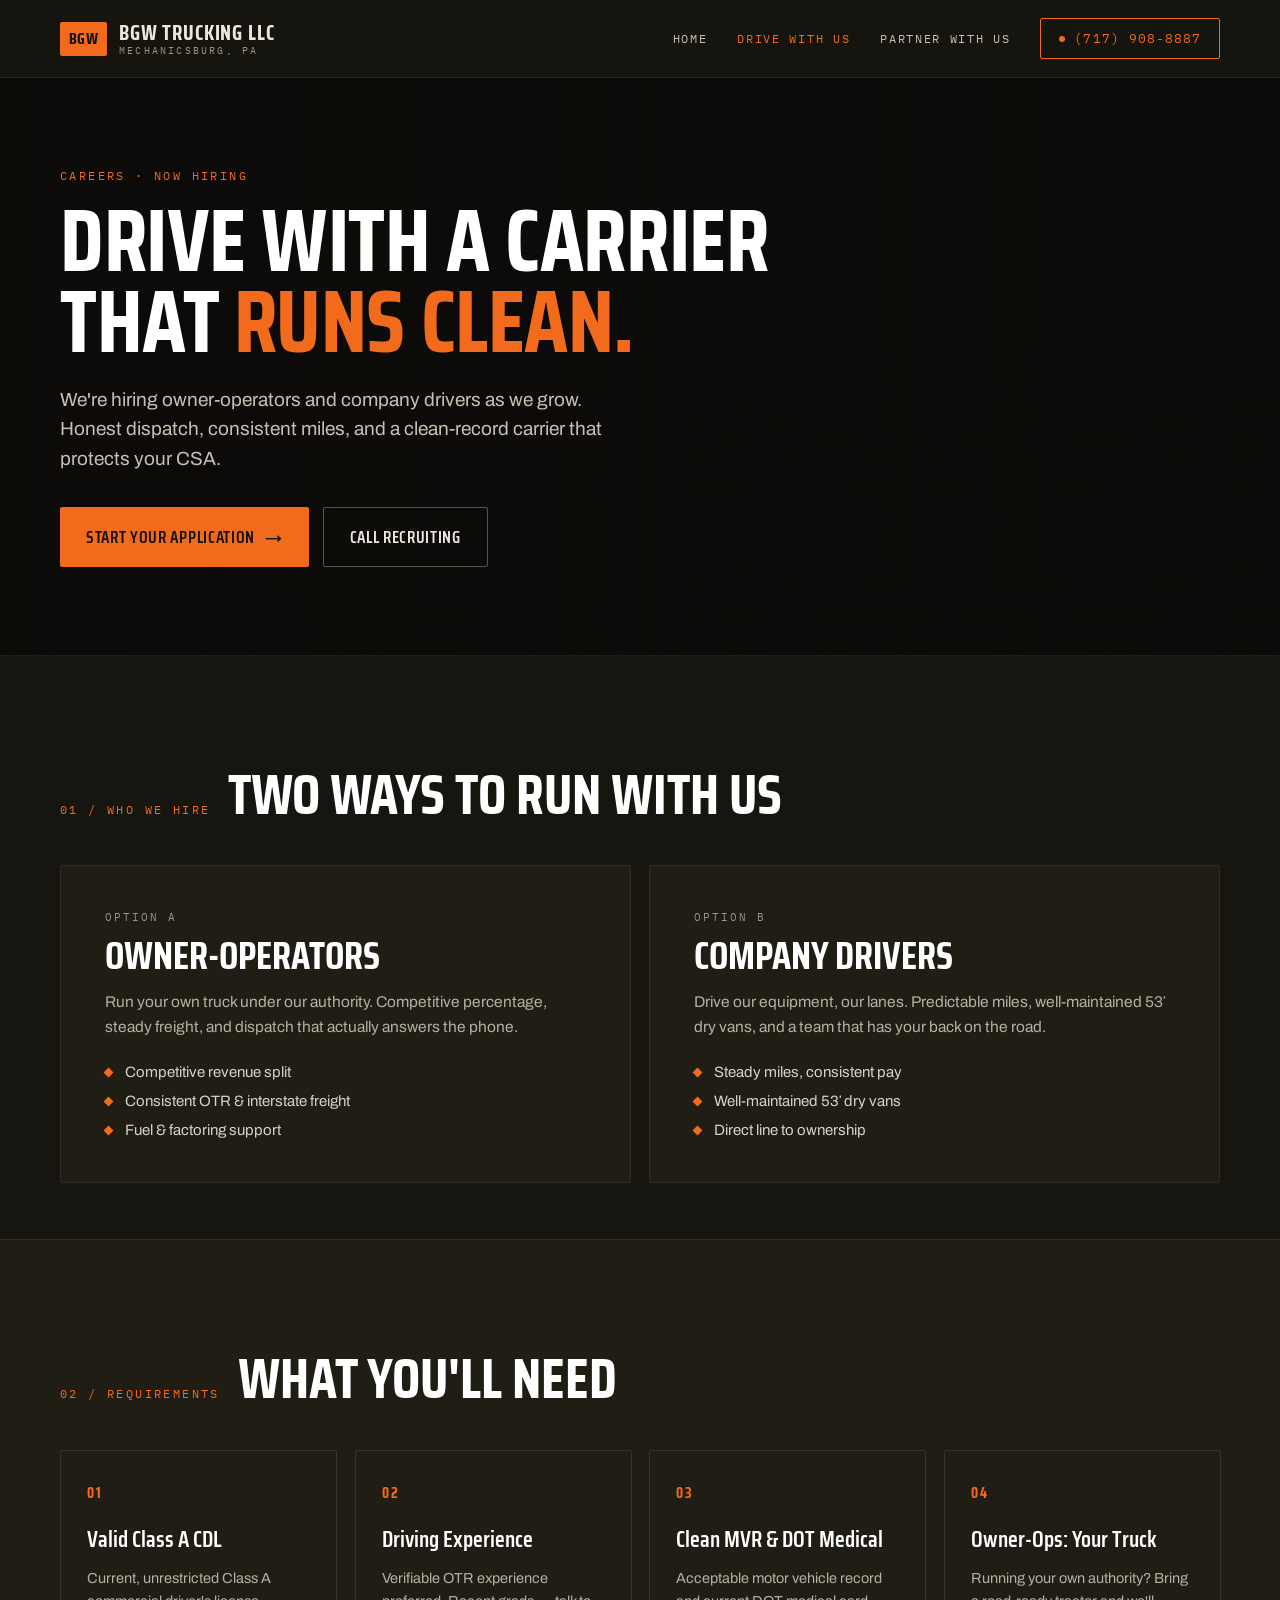
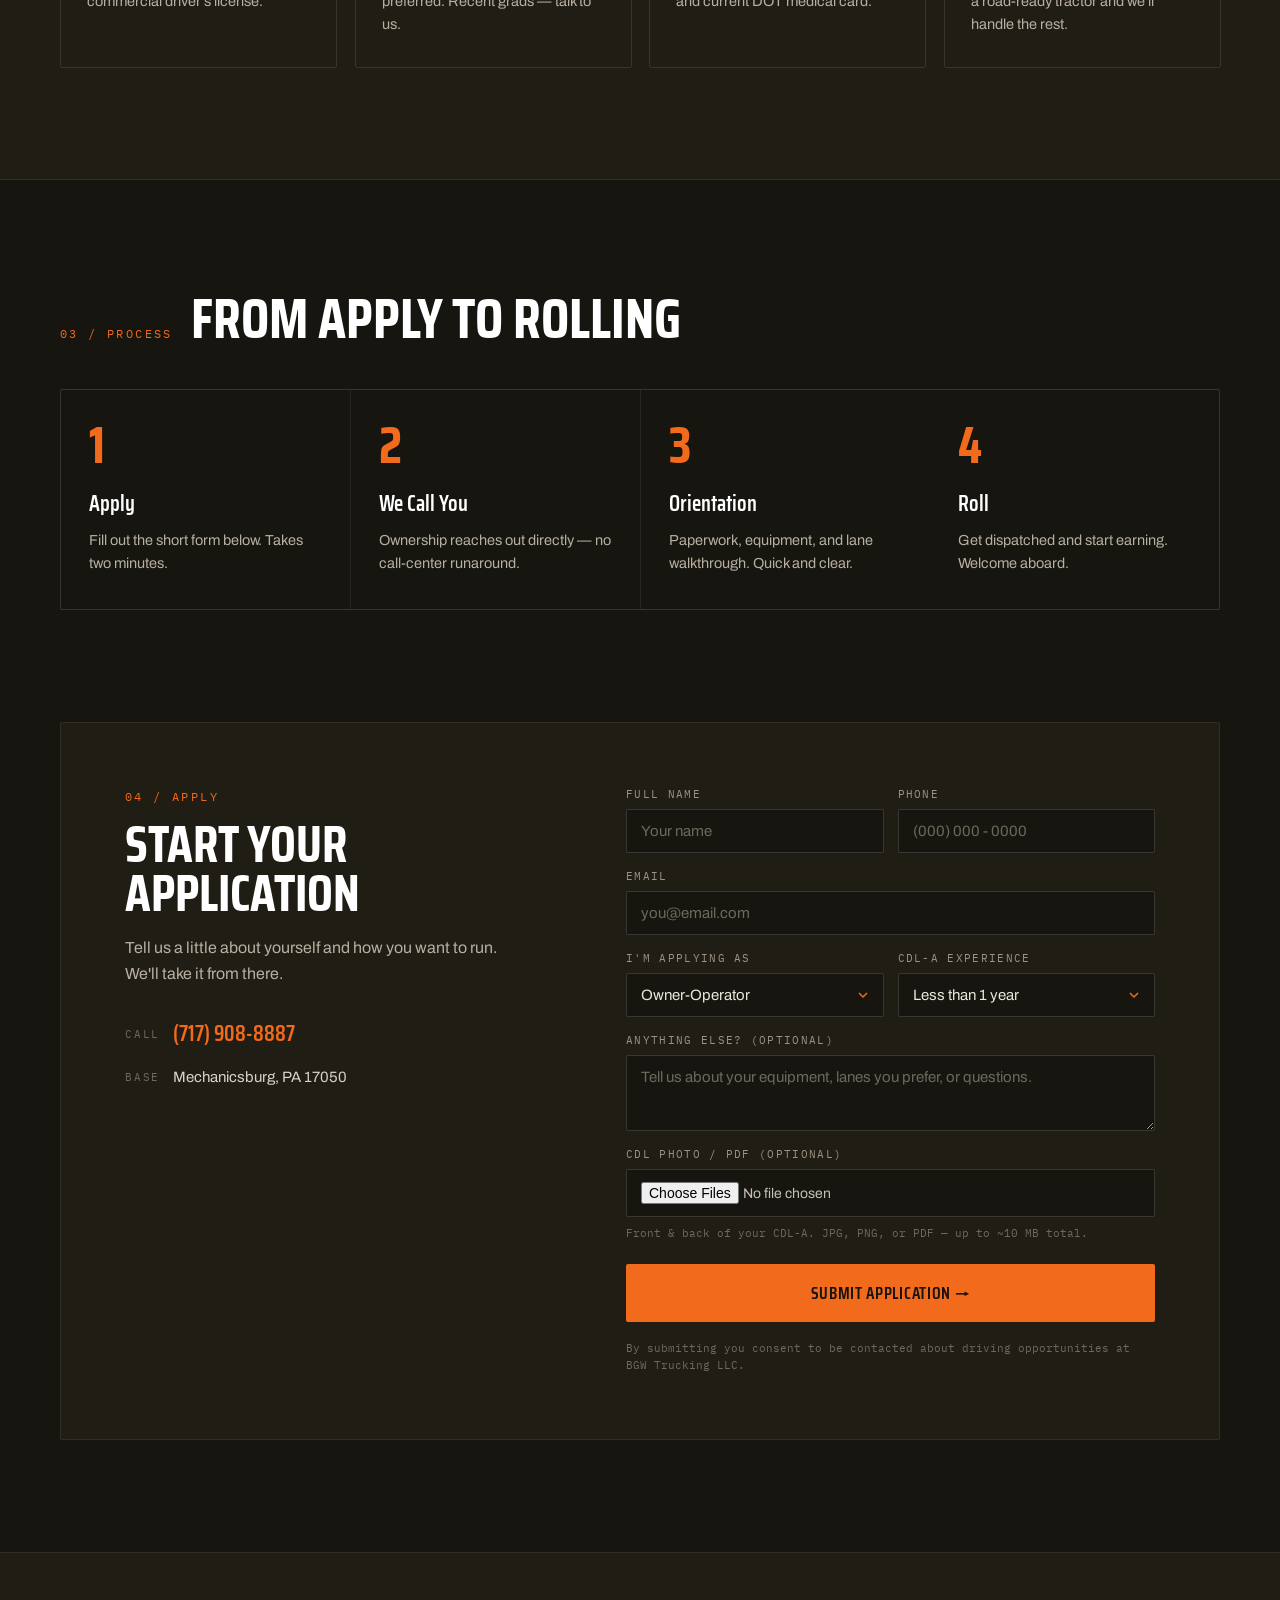
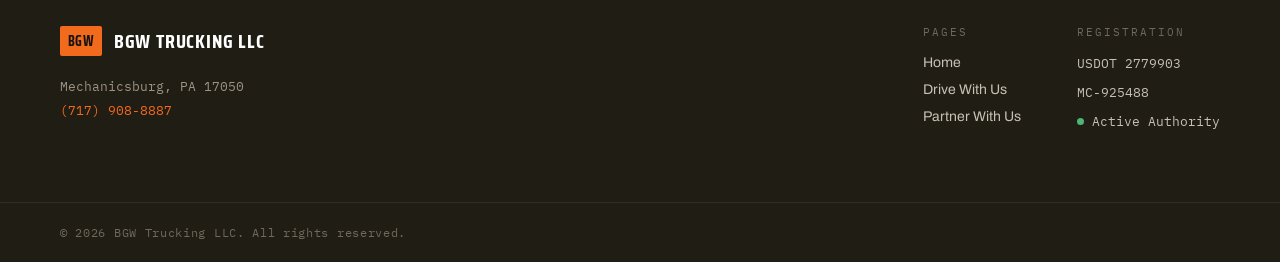
==== commit 5e19d68f: "Add US phone formatting; harden application submit - Live-format tel inputs to (123) 456 - 7890 on a" ====
--- a/apply/index.html
+++ b/apply/index.html
@@ -207,7 +207,7 @@
           <input type="text" name="_honey" tabindex="-1" autocomplete="off" aria-hidden="true" style="position:absolute; left:-9999px; width:1px; height:1px; opacity:0;">
           <div style="display:flex; gap:14px; flex-wrap:wrap;">
             <label style="flex:1 1 160px; display:flex; flex-direction:column; gap:8px;"><span style="font-family:'IBM Plex Mono'; font-size:11px; letter-spacing:0.12em; color:#9C9384;">FULL NAME</span><input type="text" name="name" required placeholder="Your name" style="background:var(--bg); border:1px solid rgba(255,255,255,0.14); border-radius:2px; padding:13px 14px; color:#ECE7DC; font-family:'Archivo'; font-size:15px;"></label>
-            <label style="flex:1 1 160px; display:flex; flex-direction:column; gap:8px;"><span style="font-family:'IBM Plex Mono'; font-size:11px; letter-spacing:0.12em; color:#9C9384;">PHONE</span><input type="tel" name="phone" required placeholder="(000) 000-0000" style="background:var(--bg); border:1px solid rgba(255,255,255,0.14); border-radius:2px; padding:13px 14px; color:#ECE7DC; font-family:'Archivo'; font-size:15px;"></label>
+            <label style="flex:1 1 160px; display:flex; flex-direction:column; gap:8px;"><span style="font-family:'IBM Plex Mono'; font-size:11px; letter-spacing:0.12em; color:#9C9384;">PHONE</span><input type="tel" name="phone" required placeholder="(000) 000 - 0000" style="background:var(--bg); border:1px solid rgba(255,255,255,0.14); border-radius:2px; padding:13px 14px; color:#ECE7DC; font-family:'Archivo'; font-size:15px;"></label>
           </div>
           <label style="display:flex; flex-direction:column; gap:8px;"><span style="font-family:'IBM Plex Mono'; font-size:11px; letter-spacing:0.12em; color:#9C9384;">EMAIL</span><input type="email" name="email" required placeholder="you@email.com" style="background:var(--bg); border:1px solid rgba(255,255,255,0.14); border-radius:2px; padding:13px 14px; color:#ECE7DC; font-family:'Archivo'; font-size:15px;"></label>
           <div style="display:flex; gap:14px; flex-wrap:wrap;">
@@ -304,7 +304,7 @@
       if (!form.reportValidity()) return;
       var btn = form.querySelector('button[type="submit"]');
       if (btn) { btn.textContent = 'Sending…'; btn.style.opacity = '0.7'; btn.style.pointerEvents = 'none'; }
-      fetch(endpoint, { method: 'POST', body: new FormData(form), mode: 'no-cors' })
+      fetch(endpoint, { method: 'POST', body: new FormData(form), mode: 'no-cors', keepalive: true })
         .then(showSuccess)
         .catch(function () {
           if (btn) { btn.textContent = 'Submit application →'; btn.style.opacity = ''; btn.style.pointerEvents = ''; }
--- a/animations.css
+++ b/animations.css
@@ -56,3 +56,18 @@
   .phone-btn > span { animation: bgwCallDot 2.4s ease-in-out infinite; }
   @keyframes bgwCallDot { 0%, 100% { opacity: 1; } 50% { opacity: .4; } }
 }
+
+/* ---- FAQ accordion — answers stay in the DOM (SEO-safe), collapsed only when JS can reopen them ---- */
+.faq-q { width:100%; display:flex; align-items:center; justify-content:space-between; gap:20px; text-align:left; background:transparent; border:0; cursor:pointer; padding:24px 26px; color:#FFFFFF; }
+.faq-ttl { font-family:'Saira Condensed',sans-serif; font-weight:600; font-size:clamp(18px,2vw,21px); line-height:1.25; }
+.faq-ico { flex:none; width:24px; height:24px; display:inline-flex; align-items:center; justify-content:center; font-family:'Archivo',sans-serif; font-size:26px; line-height:1; color:var(--accent); }
+.faq-a { display:grid; grid-template-rows:1fr; }
+.faq-a-inner { overflow:hidden; }
+.faq-a p { margin:0; padding:0 26px 26px; font-family:'Archivo',sans-serif; font-size:15px; line-height:1.6; color:#B7AFA1; }
+.js .faq-a { grid-template-rows:0fr; }
+.js .faq-item.open .faq-a { grid-template-rows:1fr; }
+.js .faq-item.open .faq-ico { transform: rotate(45deg); }
+@media (prefers-reduced-motion: no-preference) {
+  .faq-a { transition: grid-template-rows .32s cubic-bezier(.16,.84,.44,1); }
+  .faq-ico { transition: transform .3s ease; }
+}
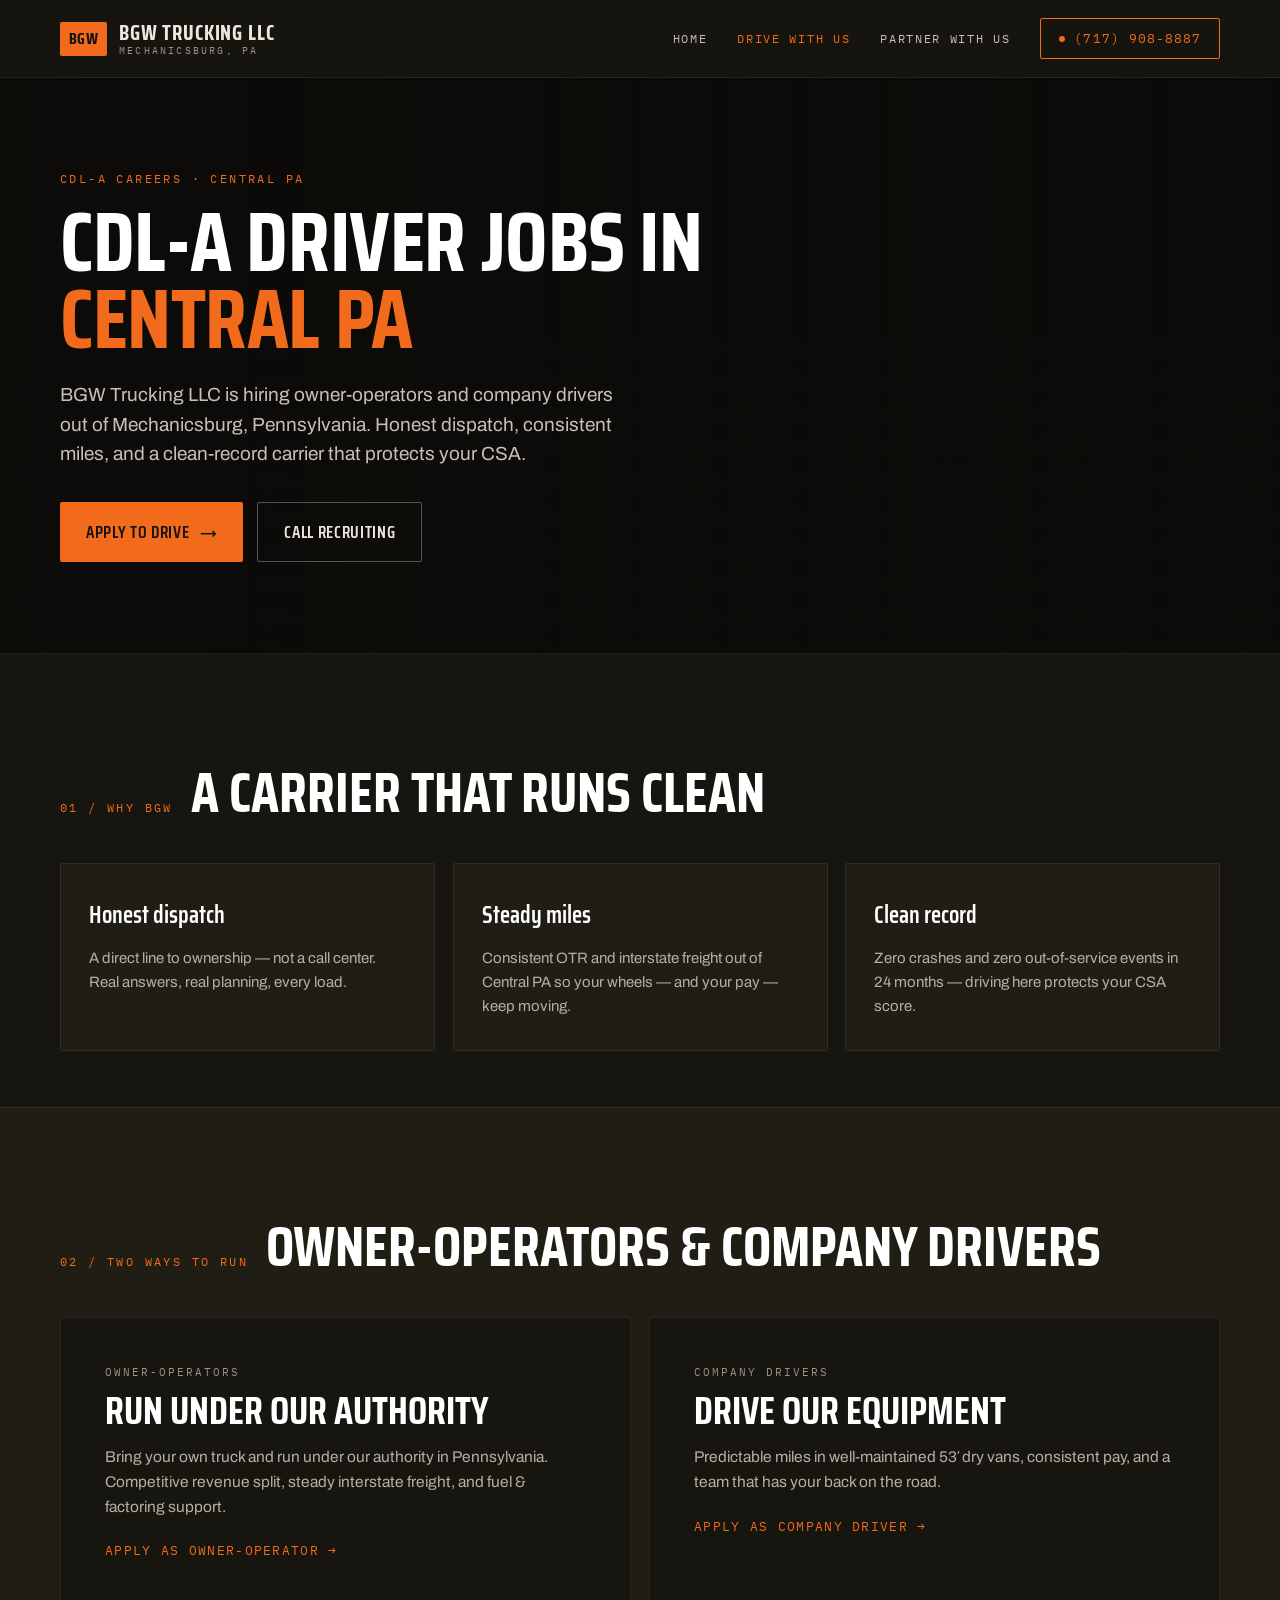
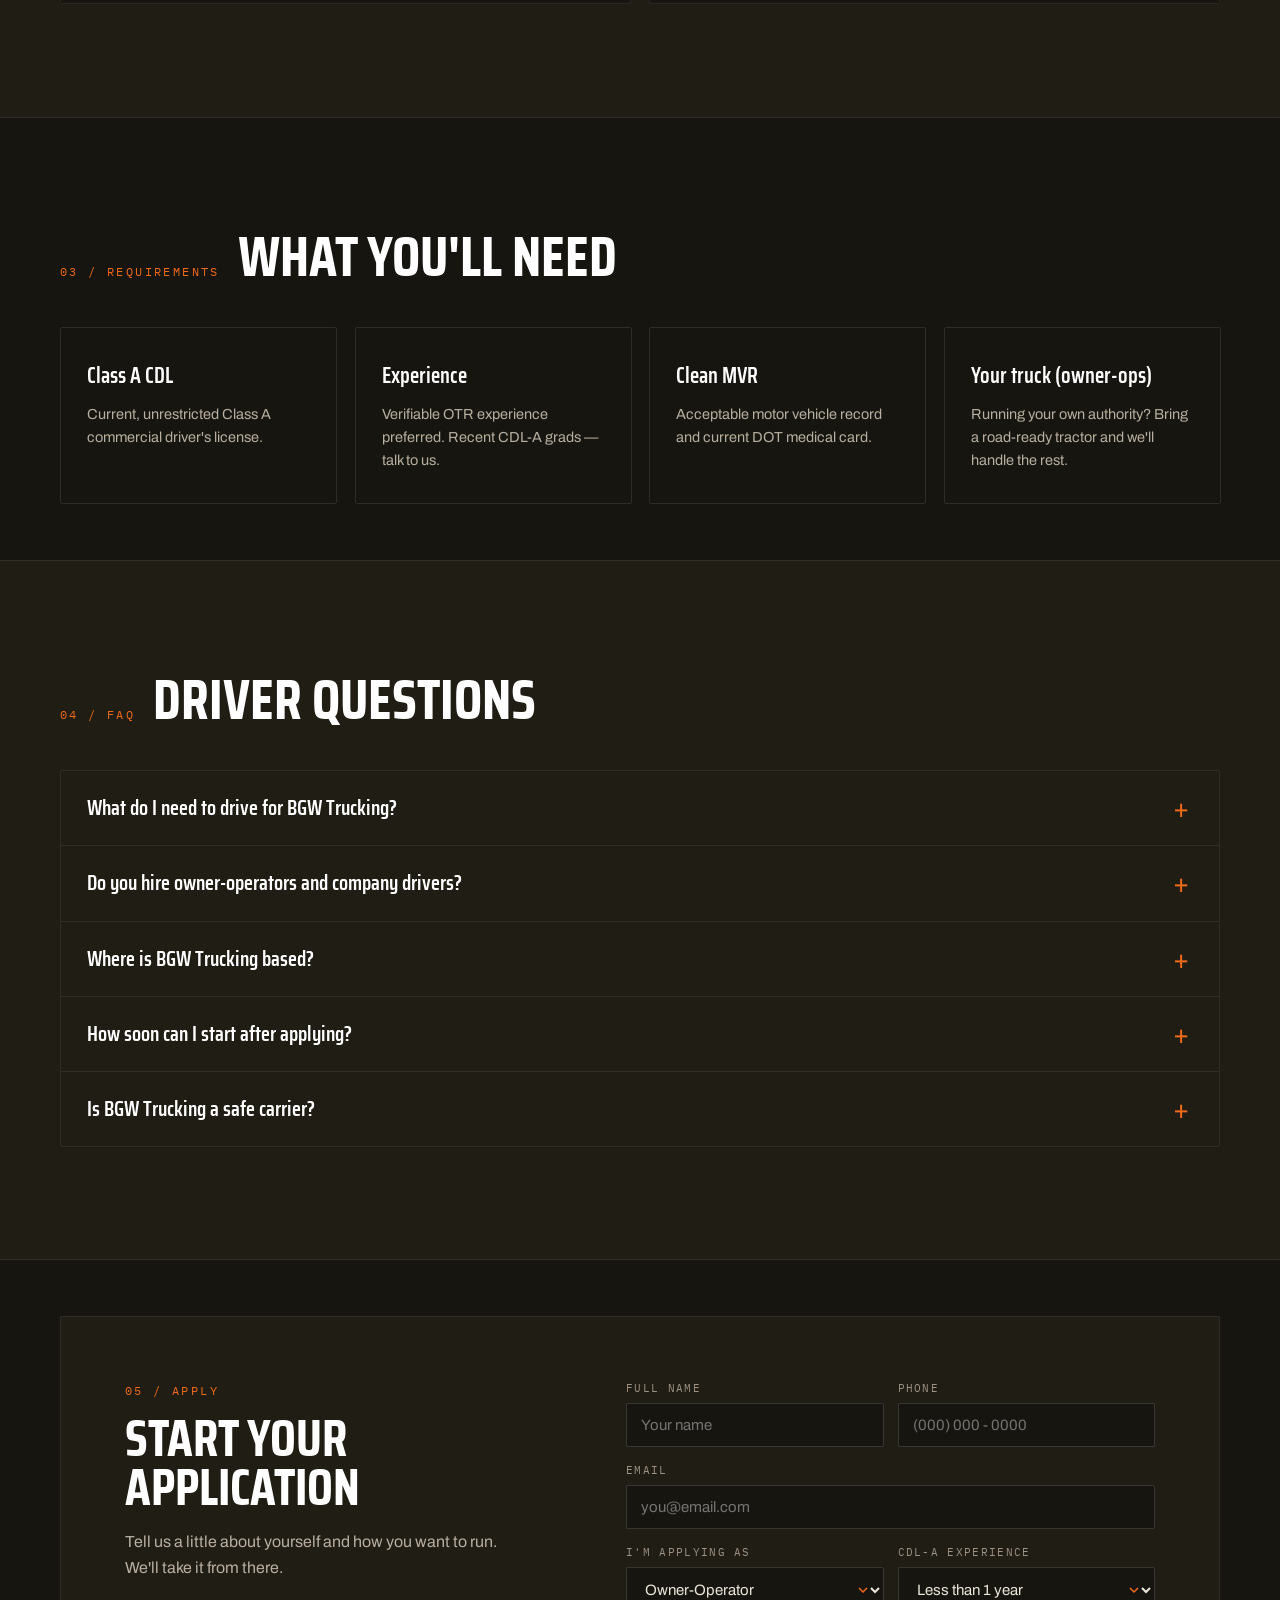
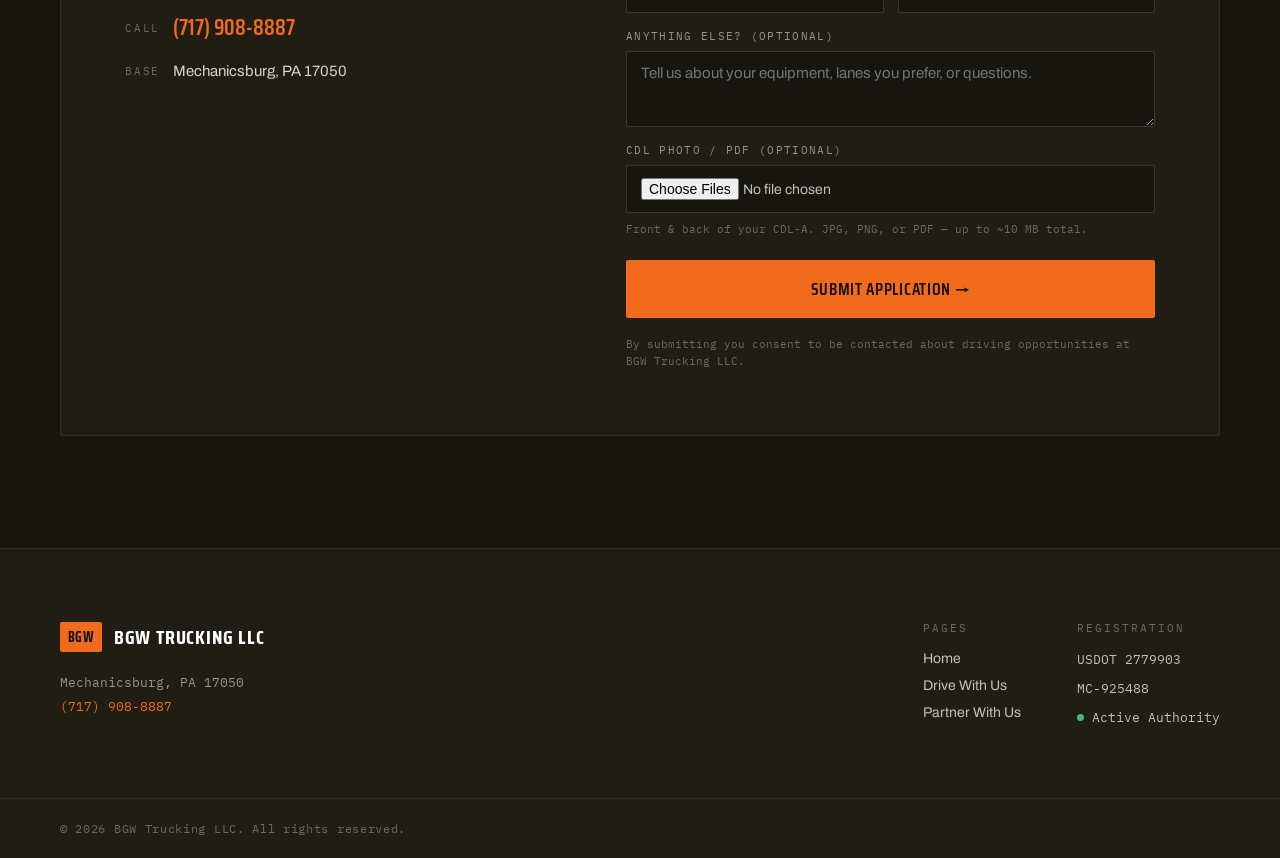
==== commit 1c869def: "Consolidate to one page per audience Move the application form into /drivers and the contact form in" ====
--- a/apply/index.html
+++ b/apply/index.html
@@ -2,317 +2,13 @@
 <html lang="en">
 <head>
   <meta charset="utf-8">
-  <meta name="viewport" content="width=device-width, initial-scale=1">
-  <link rel="icon" type="image/svg+xml" href="/favicon.svg">
-  <link rel="stylesheet" href="/animations.css">
-  <script>document.documentElement.classList.add('js');</script>
-  <script src="/analytics.js"></script>
-  <title>Drive With Us · BGW Trucking LLC · CDL-A Owner-Operators & Company Drivers</title>
-  <meta name="description" content="Now hiring CDL-A owner-operators and company drivers at BGW Trucking LLC, Mechanicsburg PA. Honest dispatch, consistent miles, a clean-record carrier. Apply today.">
-  <meta name="robots" content="index, follow">
-  <meta name="theme-color" content="#17150F">
-  <link rel="canonical" href="https://bgwtrucking.com/apply/">
-  <!-- Open Graph (Facebook, LinkedIn, iMessage, etc.) -->
-  <meta property="og:type" content="website">
-  <meta property="og:site_name" content="BGW Trucking LLC">
-  <meta property="og:locale" content="en_US">
-  <meta property="og:url" content="https://bgwtrucking.com/apply/">
-  <meta property="og:title" content="Drive With Us — CDL-A Jobs at BGW Trucking LLC">
-  <meta property="og:description" content="Now hiring owner-operators and company drivers. Honest dispatch, consistent miles, a clean-record carrier that protects your CSA.">
-  <meta property="og:image" content="https://bgwtrucking.com/og-image.jpg">
-  <meta property="og:image:width" content="1200">
-  <meta property="og:image:height" content="630">
-  <meta property="og:image:alt" content="BGW Trucking semi truck on the highway">
-  <!-- Twitter / X -->
-  <meta name="twitter:card" content="summary_large_image">
-  <meta name="twitter:title" content="Drive With Us — CDL-A Jobs at BGW Trucking LLC">
-  <meta name="twitter:description" content="Now hiring owner-operators and company drivers. Honest dispatch, consistent miles, a clean-record carrier that protects your CSA.">
-  <meta name="twitter:image" content="https://bgwtrucking.com/og-image.jpg">
-  <script type="application/ld+json">
-  {
-    "@context": "https://schema.org",
-    "@type": ["Organization", "LocalBusiness"],
-    "name": "BGW Trucking LLC",
-    "url": "https://bgwtrucking.com/",
-    "logo": "https://bgwtrucking.com/favicon.svg",
-    "image": "https://bgwtrucking.com/og-image.jpg",
-    "telephone": "+1-717-908-8887",
-    "address": {
-      "@type": "PostalAddress",
-      "addressLocality": "Mechanicsburg",
-      "addressRegion": "PA",
-      "postalCode": "17050",
-      "addressCountry": "US"
-    },
-    "areaServed": "US",
-    "description": "Active interstate property carrier based in Mechanicsburg, PA. USDOT 2779903, MC-925488.",
-    "identifier": [
-      { "@type": "PropertyValue", "name": "USDOT", "value": "2779903" },
-      { "@type": "PropertyValue", "name": "MC", "value": "925488" }
-    ]
-  }
-  </script>
-  <link rel="preconnect" href="https://fonts.googleapis.com">
-  <link rel="preconnect" href="https://fonts.gstatic.com" crossorigin>
-  <link href="https://fonts.googleapis.com/css2?family=Saira+Condensed:wght@500;600;700&family=Archivo:wght@400;500;600&family=IBM+Plex+Mono:wght@400;500&display=swap" rel="stylesheet">
-  <style>
-    :root {
-      --accent: #F26A1B;
-      --bg: #17150F;
-      --bg2: #201D15;
-      --border: rgba(255,255,255,0.07);
-      --maxw: 1240px;
-    }
-    *, *::before, *::after { box-sizing: border-box; }
-    html { scroll-behavior: smooth; }
-    body { margin: 0; background: var(--bg); -webkit-font-smoothing: antialiased; text-rendering: optimizeLegibility; }
-    ::selection { background: var(--accent); color: #161310; }
-    input::placeholder, textarea::placeholder { color: #6F685C; }
-    input:focus, textarea:focus, select:focus { outline: none; border-color: var(--accent) !important; }
-    select { -webkit-appearance: none; appearance: none; }
-
-    /* Hover behaviours (ported from the design's style-hover attributes) */
-    .nav-link { transition: color .15s ease; }
-    .nav-link:hover { color: #FFFFFF; }
-    .phone-btn { transition: background .15s ease, border-color .15s ease; }
-    .phone-btn:hover { background: rgba(242,106,27,0.16); border-color: #FF8A47; }
-    .btn-primary { transition: filter .15s ease; }
-    .btn-primary:hover { filter: brightness(1.08); }
-    .btn-ghost { transition: border-color .15s ease, background .15s ease; }
-    .btn-ghost:hover { border-color: #FFFFFF; background: rgba(255,255,255,0.06); }
-  </style>
+  <meta name="robots" content="noindex, follow">
+  <link rel="canonical" href="https://bgwtrucking.com/drivers/">
+  <meta http-equiv="refresh" content="0; url=/drivers/#apply">
+  <title>Redirecting…</title>
+  <script>location.replace('/drivers/#apply');</script>
 </head>
-<body>
-<div style="min-height:100vh; background:var(--bg); color:#ECE7DC; font-family:'Archivo',sans-serif; overflow-x:hidden;">
-
-  <!-- ===== NAV ===== -->
-  <header style="position:sticky; top:0; z-index:50; background:color-mix(in srgb, var(--bg) 88%, transparent); backdrop-filter:blur(10px); border-bottom:1px solid var(--border);">
-    <nav style="max-width:var(--maxw); margin:0 auto; padding:18px 40px; display:flex; align-items:center; justify-content:space-between; gap:24px; flex-wrap:wrap;">
-      <a href="/" style="display:flex; align-items:center; gap:12px; text-decoration:none; color:inherit;">
-        <span style="display:inline-flex; align-items:center; justify-content:center; height:34px; padding:0 9px; background:var(--accent); color:#161310; font-family:'Saira Condensed'; font-weight:700; font-size:16px; letter-spacing:0.02em; border-radius:2px;">BGW</span>
-        <span style="display:flex; flex-direction:column; line-height:1;">
-          <span style="font-family:'Saira Condensed'; font-weight:700; font-size:21px; letter-spacing:0.04em; white-space:nowrap;">BGW TRUCKING LLC</span>
-          <span style="font-family:'IBM Plex Mono'; font-size:10px; letter-spacing:0.22em; color:#9C9384; margin-top:3px;">MECHANICSBURG, PA</span>
-        </span>
-      </a>
-      <div style="display:flex; align-items:center; gap:30px; flex-wrap:wrap;">
-        <a href="/" class="nav-link" style="font-family:'IBM Plex Mono'; font-size:12px; letter-spacing:0.14em; text-transform:uppercase; color:#C7C0B4; text-decoration:none;">Home</a>
-        <a href="/drivers/" style="font-family:'IBM Plex Mono'; font-size:12px; letter-spacing:0.14em; text-transform:uppercase; color:var(--accent); text-decoration:none;">Drive With Us</a>
-        <a href="/shippers/" class="nav-link" style="font-family:'IBM Plex Mono'; font-size:12px; letter-spacing:0.14em; text-transform:uppercase; color:#C7C0B4; text-decoration:none;">Partner With Us</a>
-        <a href="tel:+17179088887" class="phone-btn" style="display:inline-flex; align-items:center; gap:9px; padding:11px 18px; border:1px solid var(--accent); color:var(--accent); font-family:'IBM Plex Mono'; font-size:13px; letter-spacing:0.08em; text-decoration:none; border-radius:2px;">
-          <span style="width:6px; height:6px; background:currentColor; border-radius:50%;"></span>(717) 908-8887
-        </a>
-      </div>
-    </nav>
-  </header>
-
-  <!-- ===== HERO ===== -->
-  <section style="position:relative; min-height:clamp(480px,64vh,640px); display:flex; align-items:center; border-bottom:1px solid var(--border); background:linear-gradient(90deg, rgba(12,11,9,0.95) 0%, rgba(12,11,9,0.80) 42%, rgba(12,11,9,0.35) 74%, rgba(12,11,9,0.60) 100%), linear-gradient(0deg, rgba(12,11,9,0.85) 0%, rgba(12,11,9,0) 55%), #0C0B09 url('https://images.pexels.com/photos/2480807/pexels-photo-2480807.jpeg?auto=compress&amp;cs=tinysrgb&amp;w=2400') center 50% / cover no-repeat;">
-    <div style="max-width:var(--maxw); margin:0 auto; padding:clamp(48px,7vw,88px) 40px; width:100%;">
-      <div style="max-width:720px;">
-        <span style="font-family:'IBM Plex Mono'; font-size:12px; letter-spacing:0.2em; color:var(--accent);">CAREERS · NOW HIRING</span>
-        <h1 style="font-family:'Saira Condensed'; font-weight:700; text-transform:uppercase; font-size:clamp(44px,7vw,88px); line-height:0.92; letter-spacing:-0.005em; margin:18px 0 22px; color:#FFFFFF;">Drive with a carrier that <span style="color:var(--accent);">runs clean.</span></h1>
-        <p style="font-size:clamp(16px,1.6vw,19px); line-height:1.55; color:#C7C0B4; max-width:560px; margin:0 0 34px;">We're hiring owner-operators and company drivers as we grow. Honest dispatch, consistent miles, and a clean-record carrier that protects your CSA.</p>
-        <div style="display:flex; gap:14px; flex-wrap:wrap;">
-          <a href="#apply" class="btn-primary" style="display:inline-flex; align-items:center; gap:10px; padding:16px 26px; background:var(--accent); color:#161310; font-family:'Saira Condensed'; font-weight:600; font-size:17px; letter-spacing:0.04em; text-transform:uppercase; text-decoration:none; border-radius:2px;">Start your application <span style="font-family:'Archivo';">→</span></a>
-          <a href="tel:+17179088887" class="btn-ghost" style="display:inline-flex; align-items:center; gap:10px; padding:16px 26px; background:transparent; color:#ECE7DC; border:1px solid rgba(255,255,255,0.30); font-family:'Saira Condensed'; font-weight:600; font-size:17px; letter-spacing:0.04em; text-transform:uppercase; text-decoration:none; border-radius:2px;">Call recruiting</a>
-        </div>
-      </div>
-    </div>
-  </section>
-
-  <!-- ===== TWO PATHS ===== -->
-  <section style="max-width:var(--maxw); margin:0 auto; padding:clamp(64px,9vw,112px) 40px clamp(40px,5vw,56px);">
-    <div style="display:flex; align-items:baseline; gap:18px; flex-wrap:wrap; margin-bottom:44px;">
-      <span style="font-family:'IBM Plex Mono'; font-size:12px; letter-spacing:0.2em; color:var(--accent);">01 / WHO WE HIRE</span>
-      <h2 style="font-family:'Saira Condensed'; font-weight:700; text-transform:uppercase; font-size:clamp(32px,4.4vw,56px); line-height:0.95; margin:0; color:#FFFFFF;">Two ways to run with us</h2>
-    </div>
-    <div style="display:grid; grid-template-columns:repeat(auto-fit,minmax(300px,1fr)); gap:18px;">
-      <div style="background:var(--bg2); border:1px solid var(--border); border-radius:2px; padding:clamp(32px,3.5vw,44px); display:flex; flex-direction:column;">
-        <span style="font-family:'IBM Plex Mono'; font-size:11px; letter-spacing:0.18em; color:#9C9384;">OPTION A</span>
-        <h3 style="font-family:'Saira Condensed'; font-weight:700; text-transform:uppercase; font-size:clamp(28px,3vw,40px); line-height:0.95; margin:14px 0 16px; color:#FFFFFF;">Owner-Operators</h3>
-        <p style="font-size:15.5px; line-height:1.6; color:#B7AFA1; margin:0 0 24px;">Run your own truck under our authority. Competitive percentage, steady freight, and dispatch that actually answers the phone.</p>
-        <div style="display:flex; flex-direction:column; gap:13px; margin-top:auto;">
-          <div style="display:flex; align-items:center; gap:13px;"><span style="width:7px; height:7px; background:var(--accent); transform:rotate(45deg); flex:none;"></span><span style="font-size:15px; color:#D8D2C7;">Competitive revenue split</span></div>
-          <div style="display:flex; align-items:center; gap:13px;"><span style="width:7px; height:7px; background:var(--accent); transform:rotate(45deg); flex:none;"></span><span style="font-size:15px; color:#D8D2C7;">Consistent OTR &amp; interstate freight</span></div>
-          <div style="display:flex; align-items:center; gap:13px;"><span style="width:7px; height:7px; background:var(--accent); transform:rotate(45deg); flex:none;"></span><span style="font-size:15px; color:#D8D2C7;">Fuel &amp; factoring support</span></div>
-        </div>
-      </div>
-      <div style="background:var(--bg2); border:1px solid var(--border); border-radius:2px; padding:clamp(32px,3.5vw,44px); display:flex; flex-direction:column;">
-        <span style="font-family:'IBM Plex Mono'; font-size:11px; letter-spacing:0.18em; color:#9C9384;">OPTION B</span>
-        <h3 style="font-family:'Saira Condensed'; font-weight:700; text-transform:uppercase; font-size:clamp(28px,3vw,40px); line-height:0.95; margin:14px 0 16px; color:#FFFFFF;">Company Drivers</h3>
-        <p style="font-size:15.5px; line-height:1.6; color:#B7AFA1; margin:0 0 24px;">Drive our equipment, our lanes. Predictable miles, well-maintained 53′ dry vans, and a team that has your back on the road.</p>
-        <div style="display:flex; flex-direction:column; gap:13px; margin-top:auto;">
-          <div style="display:flex; align-items:center; gap:13px;"><span style="width:7px; height:7px; background:var(--accent); transform:rotate(45deg); flex:none;"></span><span style="font-size:15px; color:#D8D2C7;">Steady miles, consistent pay</span></div>
-          <div style="display:flex; align-items:center; gap:13px;"><span style="width:7px; height:7px; background:var(--accent); transform:rotate(45deg); flex:none;"></span><span style="font-size:15px; color:#D8D2C7;">Well-maintained 53′ dry vans</span></div>
-          <div style="display:flex; align-items:center; gap:13px;"><span style="width:7px; height:7px; background:var(--accent); transform:rotate(45deg); flex:none;"></span><span style="font-size:15px; color:#D8D2C7;">Direct line to ownership</span></div>
-        </div>
-      </div>
-    </div>
-  </section>
-
-  <!-- ===== REQUIREMENTS ===== -->
-  <section style="background:var(--bg2); border-top:1px solid var(--border); border-bottom:1px solid var(--border);">
-    <div style="max-width:var(--maxw); margin:0 auto; padding:clamp(64px,9vw,112px) 40px;">
-      <div style="display:flex; align-items:baseline; gap:18px; flex-wrap:wrap; margin-bottom:44px;">
-        <span style="font-family:'IBM Plex Mono'; font-size:12px; letter-spacing:0.2em; color:var(--accent);">02 / REQUIREMENTS</span>
-        <h2 style="font-family:'Saira Condensed'; font-weight:700; text-transform:uppercase; font-size:clamp(32px,4.4vw,56px); line-height:0.95; margin:0; color:#FFFFFF;">What you'll need</h2>
-      </div>
-      <div style="display:grid; grid-template-columns:repeat(auto-fit,minmax(220px,1fr)); gap:18px;">
-        <div style="border:1px solid rgba(255,255,255,0.1); border-radius:2px; padding:30px 26px;"><div style="font-family:'Saira Condensed'; font-weight:700; font-size:15px; color:var(--accent); letter-spacing:0.12em; margin-bottom:16px;">01</div><h3 style="font-family:'Saira Condensed'; font-weight:600; font-size:23px; margin:0 0 10px; color:#FFFFFF;">Valid Class A CDL</h3><p style="font-size:14.5px; line-height:1.6; color:#B7AFA1; margin:0;">Current, unrestricted Class A commercial driver's license.</p></div>
-        <div style="border:1px solid rgba(255,255,255,0.1); border-radius:2px; padding:30px 26px;"><div style="font-family:'Saira Condensed'; font-weight:700; font-size:15px; color:var(--accent); letter-spacing:0.12em; margin-bottom:16px;">02</div><h3 style="font-family:'Saira Condensed'; font-weight:600; font-size:23px; margin:0 0 10px; color:#FFFFFF;">Driving Experience</h3><p style="font-size:14.5px; line-height:1.6; color:#B7AFA1; margin:0;">Verifiable OTR experience preferred. Recent grads — talk to us.</p></div>
-        <div style="border:1px solid rgba(255,255,255,0.1); border-radius:2px; padding:30px 26px;"><div style="font-family:'Saira Condensed'; font-weight:700; font-size:15px; color:var(--accent); letter-spacing:0.12em; margin-bottom:16px;">03</div><h3 style="font-family:'Saira Condensed'; font-weight:600; font-size:23px; margin:0 0 10px; color:#FFFFFF;">Clean MVR &amp; DOT Medical</h3><p style="font-size:14.5px; line-height:1.6; color:#B7AFA1; margin:0;">Acceptable motor vehicle record and current DOT medical card.</p></div>
-        <div style="border:1px solid rgba(255,255,255,0.1); border-radius:2px; padding:30px 26px;"><div style="font-family:'Saira Condensed'; font-weight:700; font-size:15px; color:var(--accent); letter-spacing:0.12em; margin-bottom:16px;">04</div><h3 style="font-family:'Saira Condensed'; font-weight:600; font-size:23px; margin:0 0 10px; color:#FFFFFF;">Owner-Ops: Your Truck</h3><p style="font-size:14.5px; line-height:1.6; color:#B7AFA1; margin:0;">Running your own authority? Bring a road-ready tractor and we'll handle the rest.</p></div>
-      </div>
-    </div>
-  </section>
-
-  <!-- ===== HOW IT WORKS ===== -->
-  <section style="max-width:var(--maxw); margin:0 auto; padding:clamp(64px,9vw,112px) 40px clamp(40px,5vw,56px);">
-    <div style="display:flex; align-items:baseline; gap:18px; flex-wrap:wrap; margin-bottom:44px;">
-      <span style="font-family:'IBM Plex Mono'; font-size:12px; letter-spacing:0.2em; color:var(--accent);">03 / PROCESS</span>
-      <h2 style="font-family:'Saira Condensed'; font-weight:700; text-transform:uppercase; font-size:clamp(32px,4.4vw,56px); line-height:0.95; margin:0; color:#FFFFFF;">From apply to rolling</h2>
-    </div>
-    <div style="display:grid; grid-template-columns:repeat(auto-fit,minmax(220px,1fr)); gap:1px; background:var(--border); border:1px solid var(--border); border-radius:2px; overflow:hidden;">
-      <div style="background:var(--bg); padding:34px 28px;"><div style="font-family:'Saira Condensed'; font-weight:700; font-size:clamp(40px,4vw,52px); line-height:0.85; color:var(--accent);">1</div><h3 style="font-family:'Saira Condensed'; font-weight:600; font-size:22px; margin:18px 0 8px; color:#FFFFFF;">Apply</h3><p style="font-size:14.5px; line-height:1.6; color:#B7AFA1; margin:0;">Fill out the short form below. Takes two minutes.</p></div>
-      <div style="background:var(--bg); padding:34px 28px;"><div style="font-family:'Saira Condensed'; font-weight:700; font-size:clamp(40px,4vw,52px); line-height:0.85; color:var(--accent);">2</div><h3 style="font-family:'Saira Condensed'; font-weight:600; font-size:22px; margin:18px 0 8px; color:#FFFFFF;">We Call You</h3><p style="font-size:14.5px; line-height:1.6; color:#B7AFA1; margin:0;">Ownership reaches out directly — no call-center runaround.</p></div>
-      <div style="background:var(--bg); padding:34px 28px;"><div style="font-family:'Saira Condensed'; font-weight:700; font-size:clamp(40px,4vw,52px); line-height:0.85; color:var(--accent);">3</div><h3 style="font-family:'Saira Condensed'; font-weight:600; font-size:22px; margin:18px 0 8px; color:#FFFFFF;">Orientation</h3><p style="font-size:14.5px; line-height:1.6; color:#B7AFA1; margin:0;">Paperwork, equipment, and lane walkthrough. Quick and clear.</p></div>
-      <div style="background:var(--bg); padding:34px 28px;"><div style="font-family:'Saira Condensed'; font-weight:700; font-size:clamp(40px,4vw,52px); line-height:0.85; color:var(--accent);">4</div><h3 style="font-family:'Saira Condensed'; font-weight:600; font-size:22px; margin:18px 0 8px; color:#FFFFFF;">Roll</h3><p style="font-size:14.5px; line-height:1.6; color:#B7AFA1; margin:0;">Get dispatched and start earning. Welcome aboard.</p></div>
-    </div>
-  </section>
-
-  <!-- ===== APPLICATION FORM ===== -->
-  <section id="apply" style="max-width:var(--maxw); margin:0 auto; padding:clamp(40px,5vw,56px) 40px clamp(72px,9vw,112px);">
-    <div style="background:var(--bg2); border:1px solid var(--border); border-radius:2px; padding:clamp(36px,5vw,64px); display:flex; gap:clamp(36px,6vw,72px); flex-wrap:wrap;">
-      <div style="flex:1 1 280px; min-width:260px;">
-        <span style="font-family:'IBM Plex Mono'; font-size:12px; letter-spacing:0.2em; color:var(--accent);">04 / APPLY</span>
-        <h2 style="font-family:'Saira Condensed'; font-weight:700; text-transform:uppercase; font-size:clamp(30px,4vw,52px); line-height:0.95; margin:16px 0 18px; color:#FFFFFF;">Start your application</h2>
-        <p style="font-size:16px; line-height:1.6; color:#B7AFA1; max-width:380px; margin:0 0 30px;">Tell us a little about yourself and how you want to run. We'll take it from there.</p>
-        <div style="display:flex; flex-direction:column; gap:18px;">
-          <div style="display:flex; align-items:center; gap:13px;"><span style="font-family:'IBM Plex Mono'; font-size:11px; letter-spacing:0.16em; color:#6F685C;">CALL</span><a href="tel:+17179088887" style="font-family:'Saira Condensed'; font-weight:600; font-size:22px; color:var(--accent); text-decoration:none;">(717) 908-8887</a></div>
-          <div style="display:flex; align-items:center; gap:13px;"><span style="font-family:'IBM Plex Mono'; font-size:11px; letter-spacing:0.16em; color:#6F685C;">BASE</span><span style="font-size:15px; color:#D8D2C7;">Mechanicsburg, PA 17050</span></div>
-        </div>
-      </div>
-      <div style="flex:1 1 380px; min-width:300px;">
-        <!-- Success message (hidden until submit) -->
-        <div id="apply-success" style="display:none; border:1px solid var(--accent); background:rgba(242,106,27,0.08); border-radius:2px; padding:28px; gap:16px; align-items:flex-start;">
-          <span style="font-family:'Saira Condensed'; font-weight:700; font-size:30px; color:var(--accent); line-height:1;">✓</span>
-          <div><h3 style="font-family:'Saira Condensed'; font-weight:600; font-size:24px; margin:0 0 8px; color:#FFFFFF;">Application received</h3><p style="font-size:15px; line-height:1.6; color:#C7C0B4; margin:0;">Thanks — ownership will reach out shortly. For anything urgent, call (717) 908-8887.</p></div>
-        </div>
-        <form id="apply-form" action="https://formsubmit.co/ac65b70526646fd401068b903a758ac7" method="POST" enctype="multipart/form-data" style="display:flex; flex-direction:column; gap:16px;">
-          <input type="hidden" name="_subject" value="New driver application — BGW Trucking">
-          <input type="hidden" name="_template" value="table">
-          <input type="hidden" name="_captcha" value="false">
-          <input type="hidden" name="_next" value="https://bgwtrucking.com/apply/?sent=1">
-          <input type="text" name="_honey" tabindex="-1" autocomplete="off" aria-hidden="true" style="position:absolute; left:-9999px; width:1px; height:1px; opacity:0;">
-          <div style="display:flex; gap:14px; flex-wrap:wrap;">
-            <label style="flex:1 1 160px; display:flex; flex-direction:column; gap:8px;"><span style="font-family:'IBM Plex Mono'; font-size:11px; letter-spacing:0.12em; color:#9C9384;">FULL NAME</span><input type="text" name="name" required placeholder="Your name" style="background:var(--bg); border:1px solid rgba(255,255,255,0.14); border-radius:2px; padding:13px 14px; color:#ECE7DC; font-family:'Archivo'; font-size:15px;"></label>
-            <label style="flex:1 1 160px; display:flex; flex-direction:column; gap:8px;"><span style="font-family:'IBM Plex Mono'; font-size:11px; letter-spacing:0.12em; color:#9C9384;">PHONE</span><input type="tel" name="phone" required placeholder="(000) 000 - 0000" style="background:var(--bg); border:1px solid rgba(255,255,255,0.14); border-radius:2px; padding:13px 14px; color:#ECE7DC; font-family:'Archivo'; font-size:15px;"></label>
-          </div>
-          <label style="display:flex; flex-direction:column; gap:8px;"><span style="font-family:'IBM Plex Mono'; font-size:11px; letter-spacing:0.12em; color:#9C9384;">EMAIL</span><input type="email" name="email" required placeholder="you@email.com" style="background:var(--bg); border:1px solid rgba(255,255,255,0.14); border-radius:2px; padding:13px 14px; color:#ECE7DC; font-family:'Archivo'; font-size:15px;"></label>
-          <div style="display:flex; gap:14px; flex-wrap:wrap;">
-            <label style="flex:1 1 160px; display:flex; flex-direction:column; gap:8px;"><span style="font-family:'IBM Plex Mono'; font-size:11px; letter-spacing:0.12em; color:#9C9384;">I'M APPLYING AS</span>
-              <select name="role" style="background:var(--bg); border:1px solid rgba(255,255,255,0.14); border-radius:2px; padding:13px 14px; color:#ECE7DC; font-family:'Archivo'; font-size:15px; background-image:url('data:image/svg+xml;utf8,<svg xmlns=%22http://www.w3.org/2000/svg%22 width=%2212%22 height=%2212%22 viewBox=%220 0 12 12%22><path d=%22M2 4l4 4 4-4%22 stroke=%22%23F26A1B%22 stroke-width=%221.5%22 fill=%22none%22/></svg>'); background-repeat:no-repeat; background-position:right 14px center;">
-                <option>Owner-Operator</option>
-                <option>Company Driver</option>
-                <option>Not sure yet</option>
-              </select>
-            </label>
-            <label style="flex:1 1 160px; display:flex; flex-direction:column; gap:8px;"><span style="font-family:'IBM Plex Mono'; font-size:11px; letter-spacing:0.12em; color:#9C9384;">CDL-A EXPERIENCE</span>
-              <select name="experience" style="background:var(--bg); border:1px solid rgba(255,255,255,0.14); border-radius:2px; padding:13px 14px; color:#ECE7DC; font-family:'Archivo'; font-size:15px; background-image:url('data:image/svg+xml;utf8,<svg xmlns=%22http://www.w3.org/2000/svg%22 width=%2212%22 height=%2212%22 viewBox=%220 0 12 12%22><path d=%22M2 4l4 4 4-4%22 stroke=%22%23F26A1B%22 stroke-width=%221.5%22 fill=%22none%22/></svg>'); background-repeat:no-repeat; background-position:right 14px center;">
-                <option>Less than 1 year</option>
-                <option>1–3 years</option>
-                <option>3–5 years</option>
-                <option>5+ years</option>
-              </select>
-            </label>
-          </div>
-          <label style="display:flex; flex-direction:column; gap:8px;"><span style="font-family:'IBM Plex Mono'; font-size:11px; letter-spacing:0.12em; color:#9C9384;">ANYTHING ELSE? (OPTIONAL)</span><textarea name="notes" rows="3" placeholder="Tell us about your equipment, lanes you prefer, or questions." style="background:var(--bg); border:1px solid rgba(255,255,255,0.14); border-radius:2px; padding:13px 14px; color:#ECE7DC; font-family:'Archivo'; font-size:15px; resize:vertical;"></textarea></label>
-          <label style="display:flex; flex-direction:column; gap:8px;"><span style="font-family:'IBM Plex Mono'; font-size:11px; letter-spacing:0.12em; color:#9C9384;">CDL PHOTO / PDF (OPTIONAL)</span><input type="file" name="CDL" accept="image/*,.pdf" multiple style="background:var(--bg); border:1px solid rgba(255,255,255,0.14); border-radius:2px; padding:12px 14px; color:#C7C0B4; font-family:'Archivo'; font-size:14px; cursor:pointer;"><span style="font-family:'IBM Plex Mono'; font-size:10.5px; line-height:1.6; color:#6F685C;">Front &amp; back of your CDL-A. JPG, PNG, or PDF — up to ~10 MB total.</span></label>
-          <button type="submit" class="btn-primary" style="margin-top:6px; padding:16px 26px; background:var(--accent); color:#161310; border:none; font-family:'Saira Condensed'; font-weight:600; font-size:17px; letter-spacing:0.04em; text-transform:uppercase; border-radius:2px; cursor:pointer;">Submit application →</button>
-          <p style="font-family:'IBM Plex Mono'; font-size:11px; line-height:1.6; color:#6F685C; margin:2px 0 0;">By submitting you consent to be contacted about driving opportunities at BGW Trucking LLC.</p>
-        </form>
-      </div>
-    </div>
-  </section>
-
-  <!-- ===== FOOTER ===== -->
-  <footer style="border-top:1px solid var(--border); background:var(--bg2);">
-    <div style="max-width:var(--maxw); margin:0 auto; padding:clamp(48px,6vw,72px) 40px; display:flex; gap:48px; flex-wrap:wrap; justify-content:space-between;">
-      <div style="flex:1 1 280px; min-width:240px;">
-        <div style="display:flex; align-items:center; gap:12px; margin-bottom:18px;">
-          <span style="display:inline-flex; align-items:center; justify-content:center; height:30px; padding:0 8px; background:var(--accent); color:#161310; font-family:'Saira Condensed'; font-weight:700; font-size:14px; letter-spacing:0.02em; border-radius:2px;">BGW</span>
-          <span style="font-family:'Saira Condensed'; font-weight:700; font-size:20px; letter-spacing:0.04em; color:#FFFFFF;">BGW TRUCKING LLC</span>
-        </div>
-        <p style="font-family:'IBM Plex Mono'; font-size:12.5px; line-height:1.9; color:#9C9384; margin:0;">Mechanicsburg, PA 17050<br><a href="tel:+17179088887" style="color:var(--accent); text-decoration:none;">(717) 908-8887</a></p>
-      </div>
-      <div style="flex:0 1 auto; display:flex; gap:56px; flex-wrap:wrap;">
-        <div>
-          <div style="font-family:'IBM Plex Mono'; font-size:11px; letter-spacing:0.18em; color:#6F685C; margin-bottom:16px;">PAGES</div>
-          <div style="display:flex; flex-direction:column; gap:12px;">
-            <a href="/" class="nav-link" style="font-size:14px; color:#C7C0B4; text-decoration:none;">Home</a>
-            <a href="/drivers/" class="nav-link" style="font-size:14px; color:#C7C0B4; text-decoration:none;">Drive With Us</a>
-            <a href="/shippers/" class="nav-link" style="font-size:14px; color:#C7C0B4; text-decoration:none;">Partner With Us</a>
-          </div>
-        </div>
-        <div>
-          <div style="font-family:'IBM Plex Mono'; font-size:11px; letter-spacing:0.18em; color:#6F685C; margin-bottom:16px;">REGISTRATION</div>
-          <div style="display:flex; flex-direction:column; gap:12px; font-family:'IBM Plex Mono'; font-size:13px; color:#C7C0B4;">
-            <span>USDOT 2779903</span>
-            <span>MC-925488</span>
-            <span style="display:inline-flex; align-items:center; gap:8px;"><span style="width:7px; height:7px; border-radius:50%; background:#4FB477;"></span>Active Authority</span>
-          </div>
-        </div>
-      </div>
-    </div>
-    <div style="border-top:1px solid var(--border);">
-      <div style="max-width:var(--maxw); margin:0 auto; padding:22px 40px; display:flex; gap:16px; flex-wrap:wrap; justify-content:space-between; font-family:'IBM Plex Mono'; font-size:11.5px; letter-spacing:0.06em; color:#6F685C;">
-        <span>© <span id="year"></span> BGW Trucking LLC. All rights reserved.</span>
-      </div>
-    </div>
-  </footer>
-
-</div>
-<script>
-  document.getElementById('year').textContent = new Date().getFullYear();
-  (function () {
-    var form = document.getElementById('apply-form');
-    var success = document.getElementById('apply-success');
-    var endpoint = 'https://formsubmit.co/ac65b70526646fd401068b903a758ac7';
-
-    function showSuccess() {
-      if (form) form.style.display = 'none';
-      if (success) success.style.display = 'flex';
-      if (window.gtag) gtag('event', 'generate_lead', { form: 'driver_application' });
-    }
-
-    // No-JS fallback: the native submit redirects back here with ?sent=1.
-    // The page loads at the top in that case, so scroll the message into view.
-    if (/[?&]sent=1(&|$)/.test(location.search)) {
-      showSuccess();
-      if (success) success.scrollIntoView({ behavior: 'smooth', block: 'center' });
-      history.replaceState(null, '', location.pathname + '#apply');
-    }
-
-    if (!form) return;
-
-    // Enhanced path: upload the form (including the CDL file) in the background
-    // with a no-cors POST, so the visitor stays on this page and sees the inline
-    // success state instead of being bounced to FormSubmit's page.
-    form.addEventListener('submit', function (e) {
-      e.preventDefault();
-      if (!form.reportValidity()) return;
-      var btn = form.querySelector('button[type="submit"]');
-      if (btn) { btn.textContent = 'Sending…'; btn.style.opacity = '0.7'; btn.style.pointerEvents = 'none'; }
-      fetch(endpoint, { method: 'POST', body: new FormData(form), mode: 'no-cors', keepalive: true })
-        .then(showSuccess)
-        .catch(function () {
-          if (btn) { btn.textContent = 'Submit application →'; btn.style.opacity = ''; btn.style.pointerEvents = ''; }
-          alert('Something went wrong sending your application. Please call (717) 908-8887.');
-        });
-    });
-  })();
-</script>
-<script src="/animations.js"></script>
+<body style="margin:0;background:#17150F;color:#ECE7DC;font-family:sans-serif;padding:40px;">
+  Redirecting to <a href="/drivers/#apply" style="color:#F26A1B;">/drivers/#apply</a>…
 </body>
 </html>
